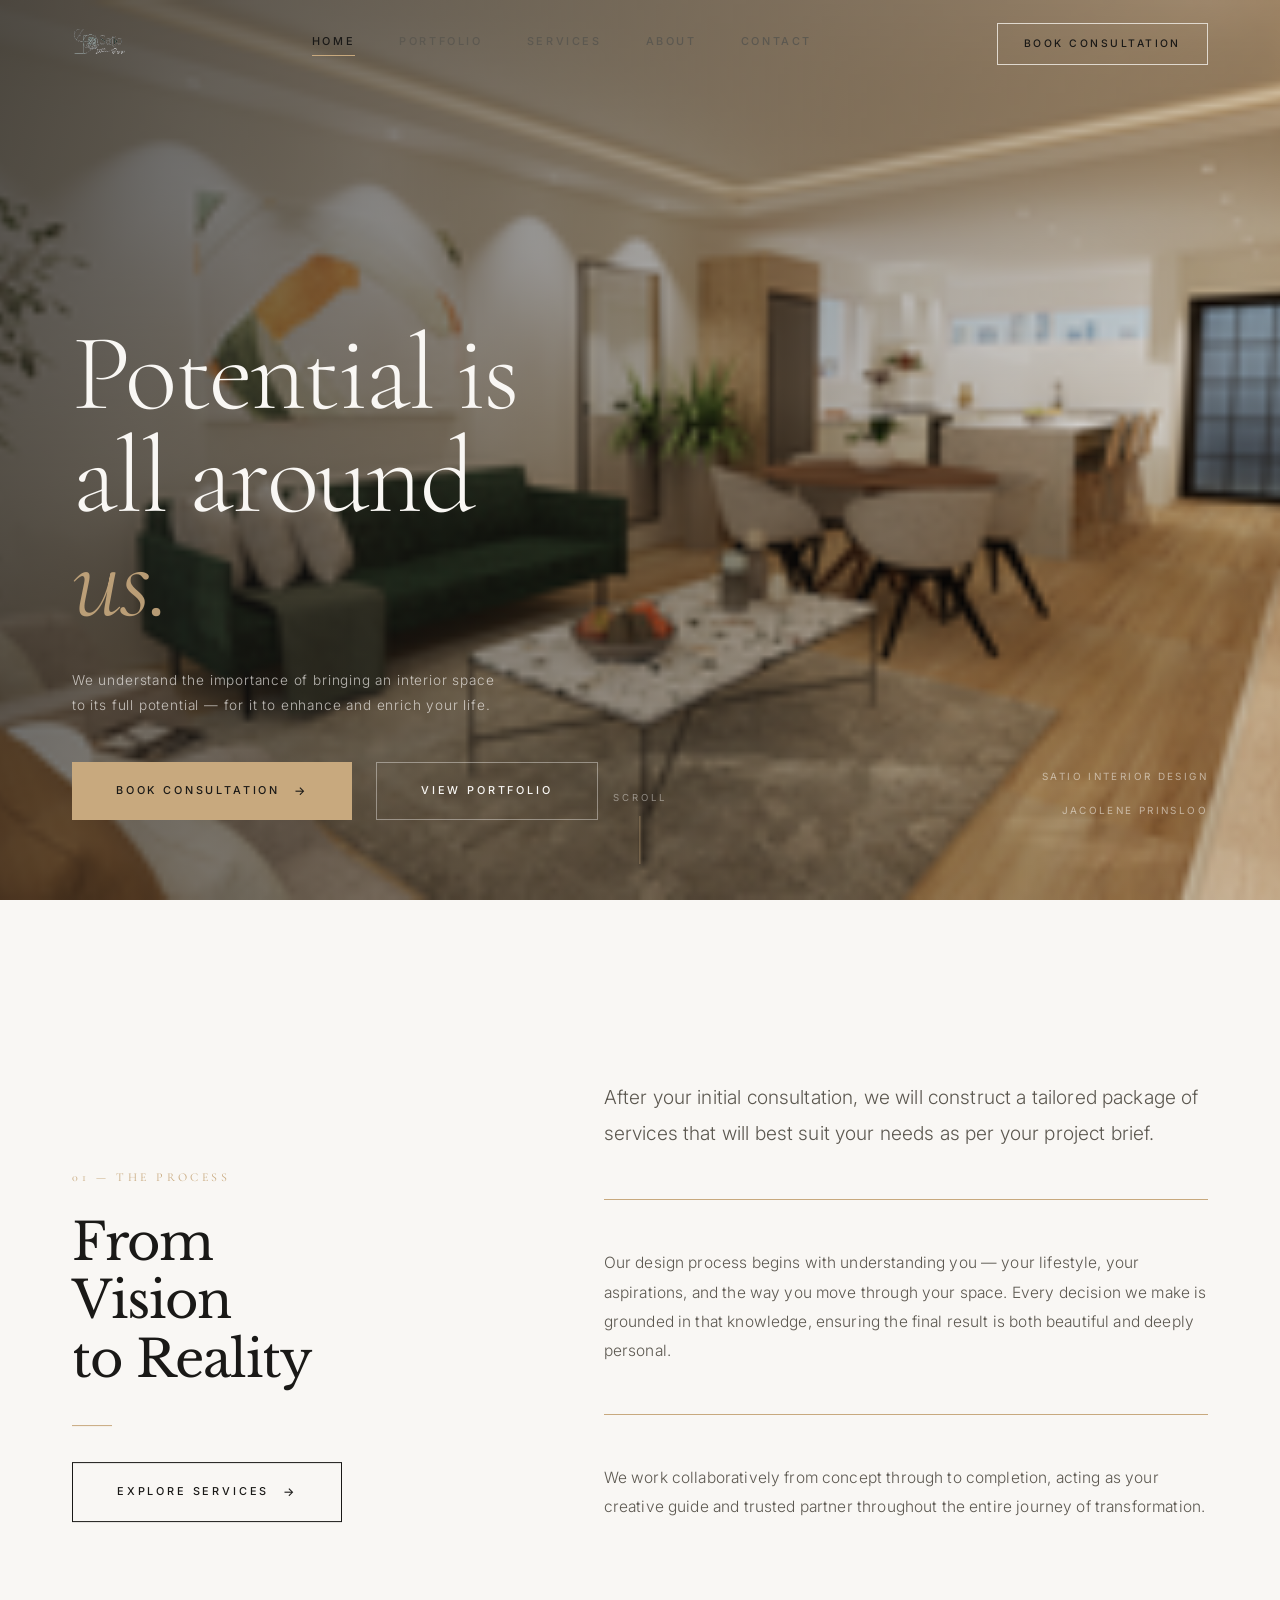
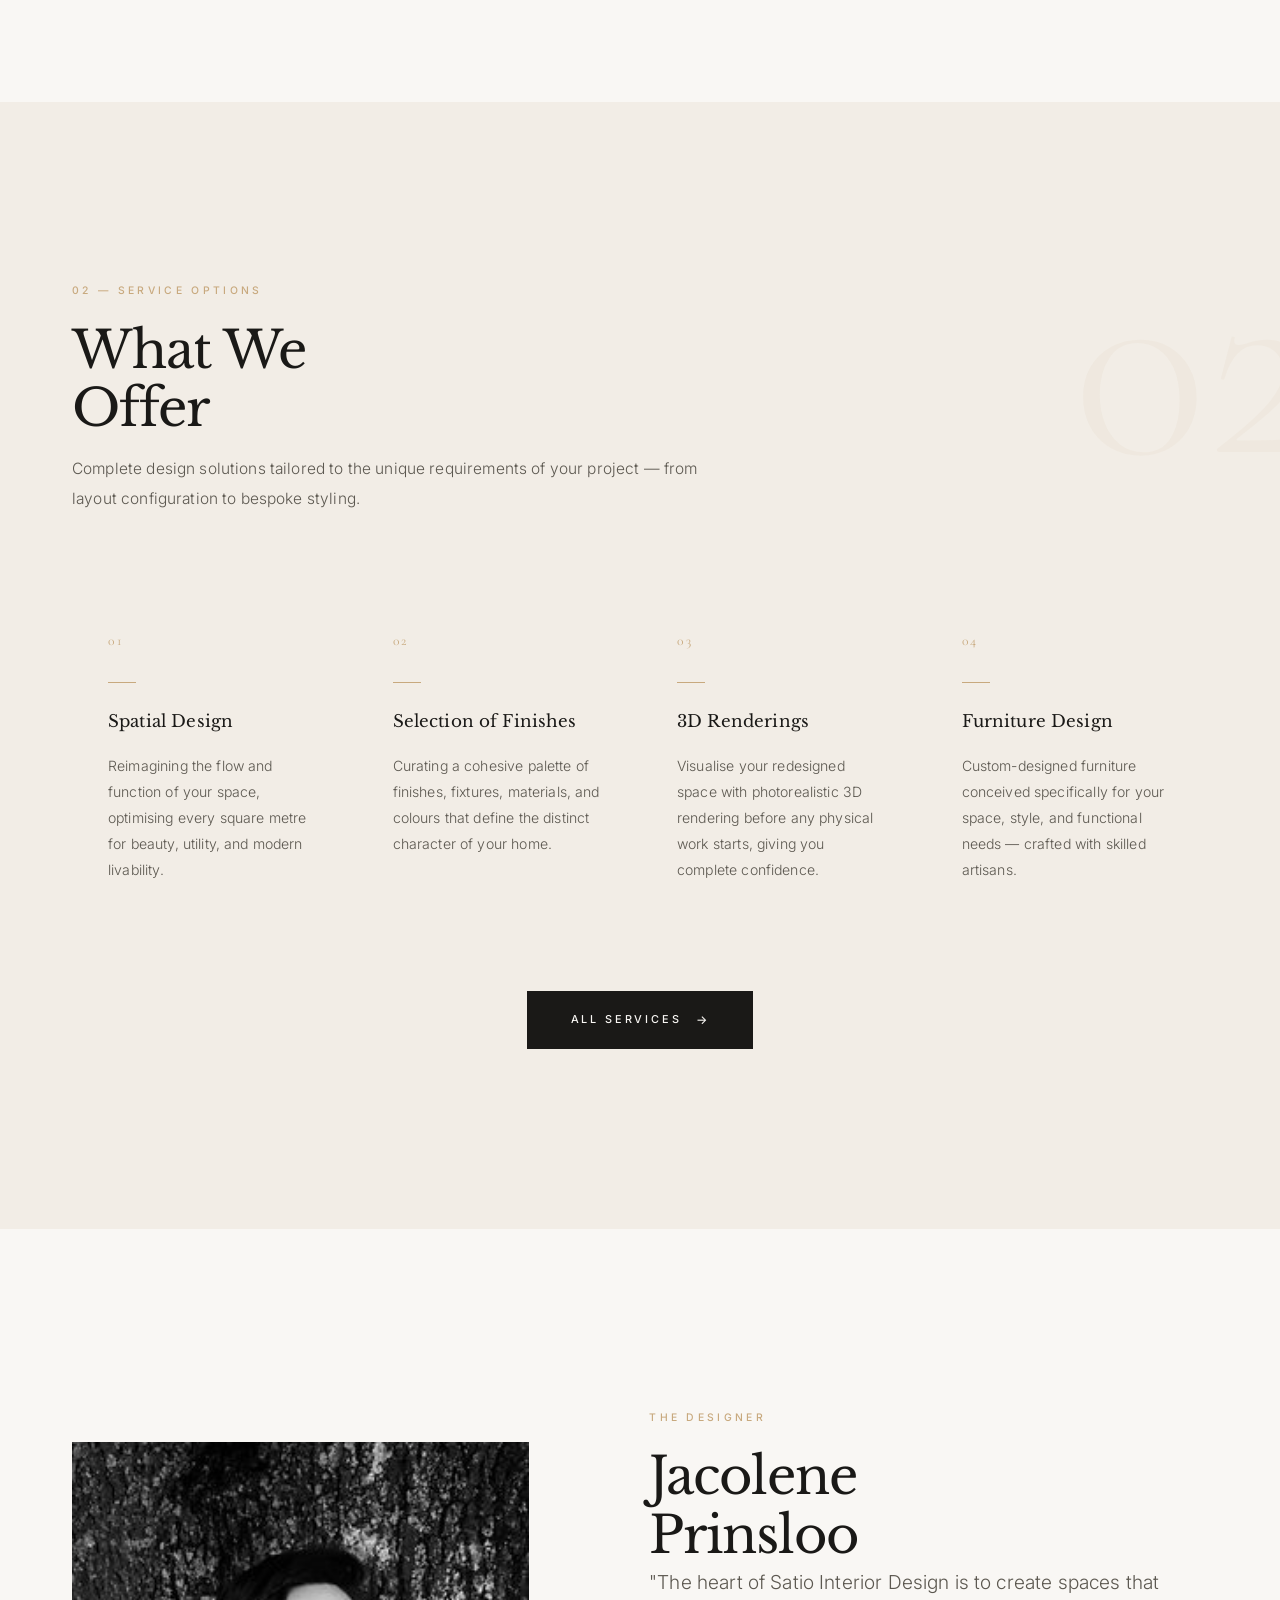
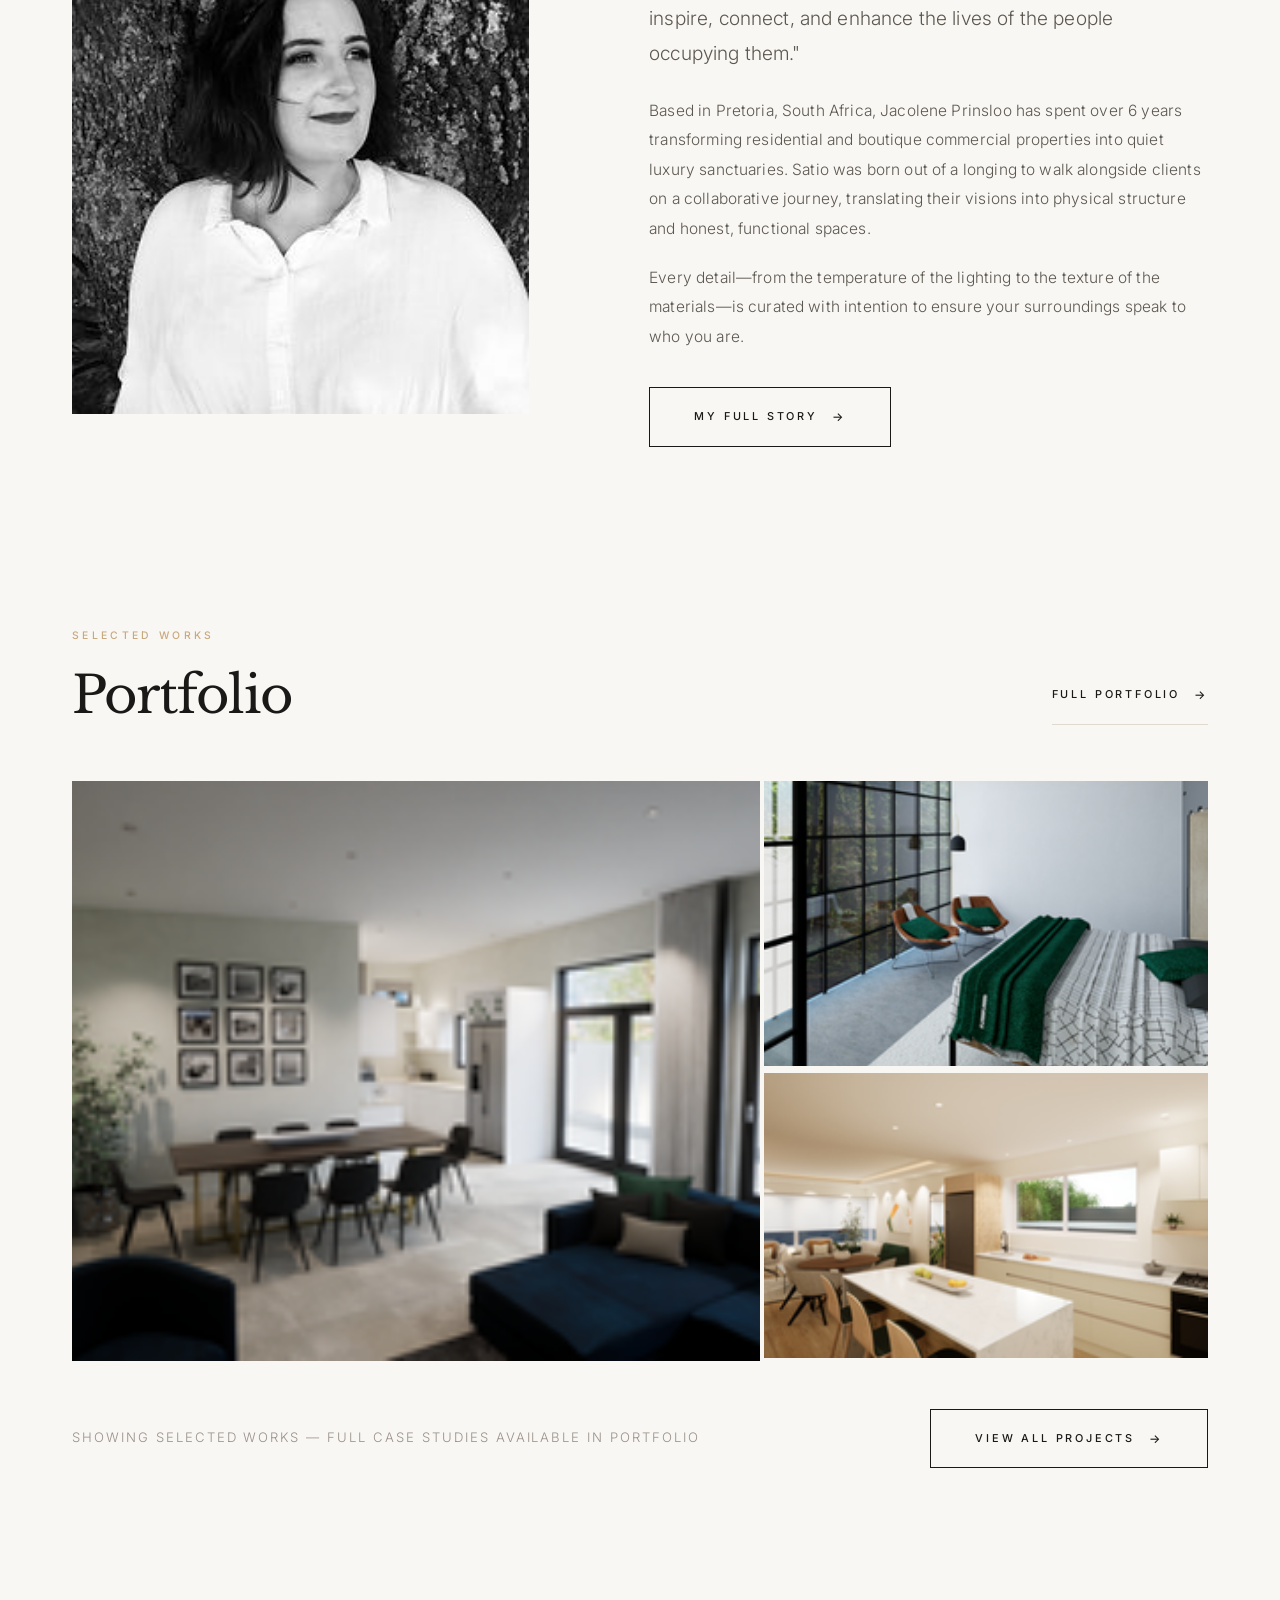
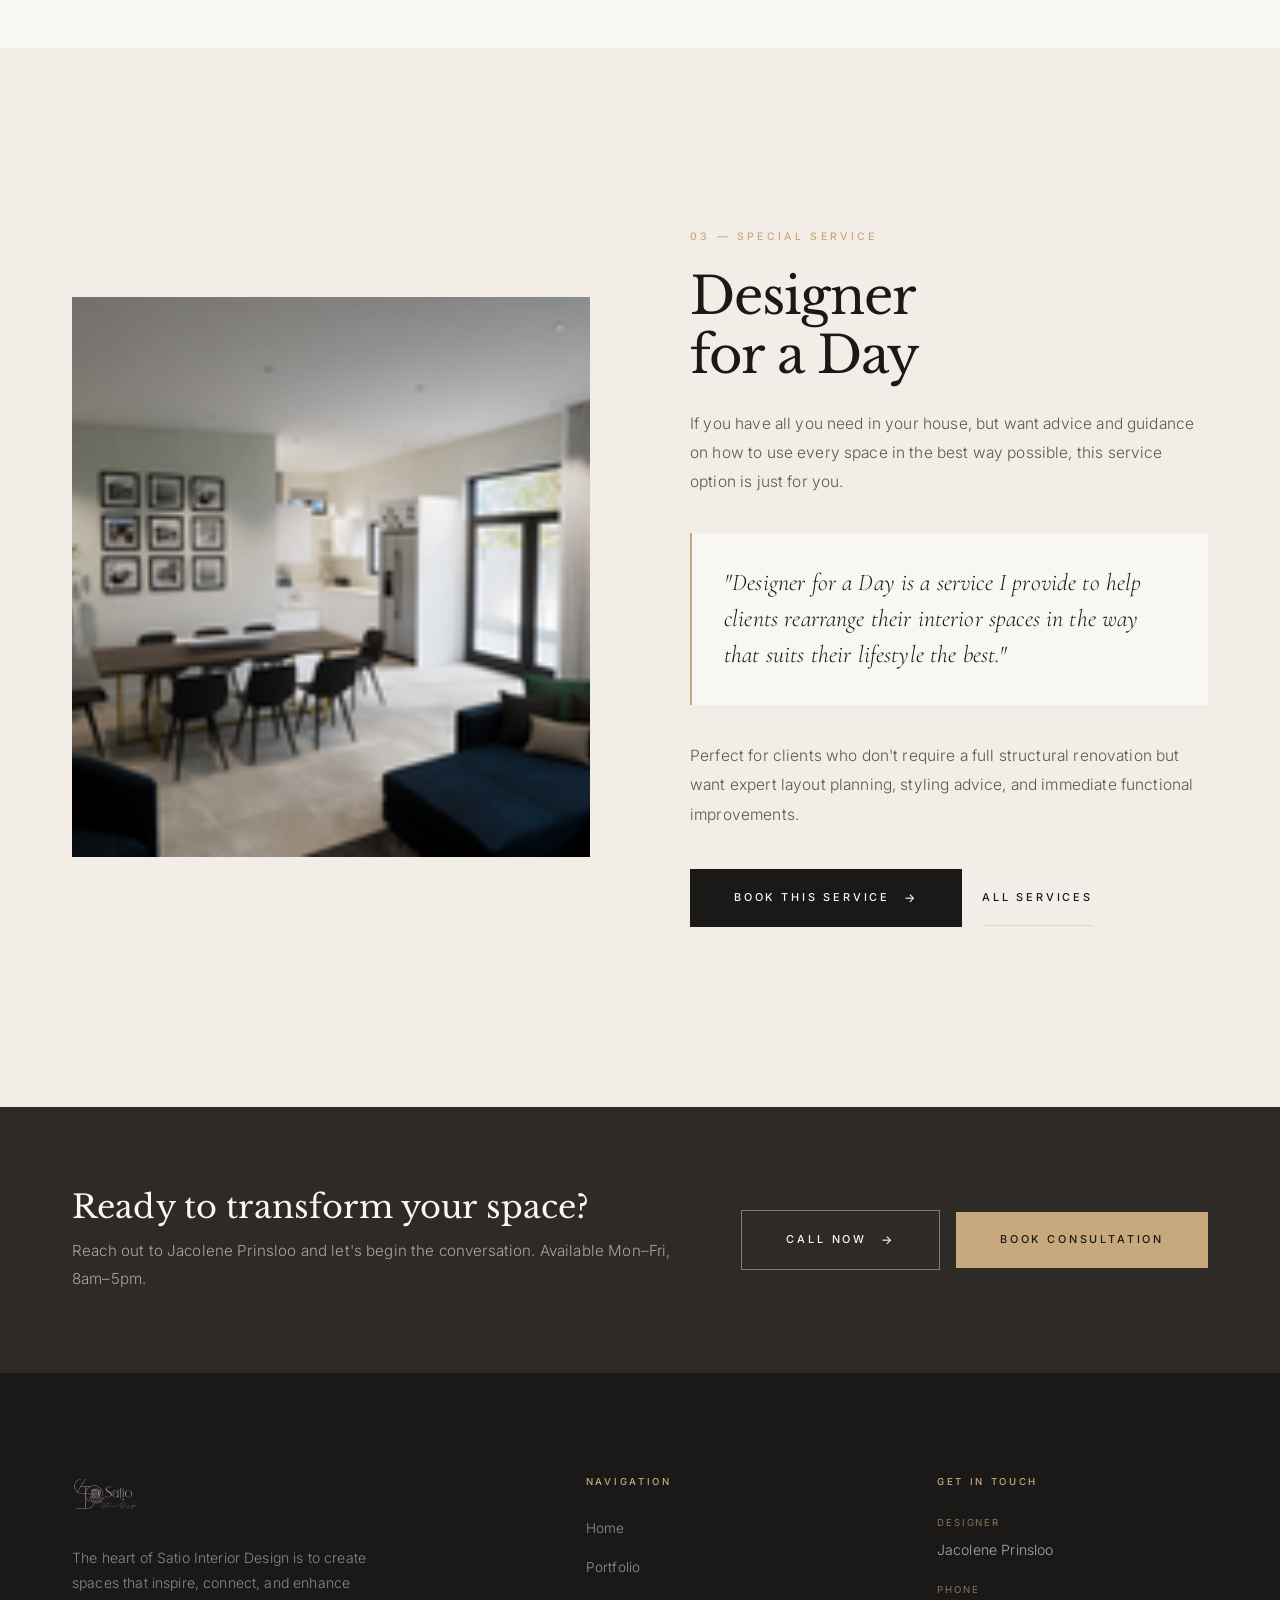
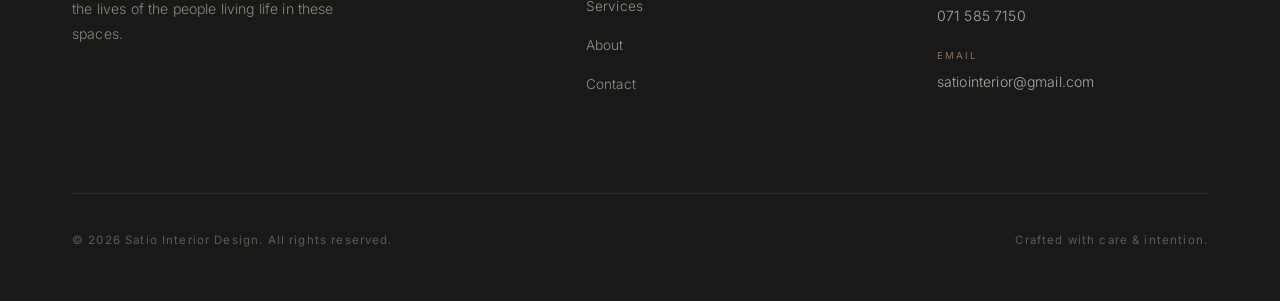
==== index.html @ f2e937e3 "Initial commit - Satio luxury linen redesign & storytelling portfolio" ====
<!DOCTYPE html>
<html lang="en">
<head>
  <meta charset="UTF-8">
  <meta name="viewport" content="width=device-width, initial-scale=1.0">
  <title>Satio Interior Design | Crafting Spaces That Inspire</title>
  <meta name="description" content="Satio Interior Design creates spaces that inspire, connect and enhance the lives of the people occupying them. Book a consultation with Jacolene Prinsloo.">
  <link rel="stylesheet" href="styles.css">
</head>
<body>

  <!-- Scroll progress -->
  <div id="scroll-progress-bar"></div>

  <!-- Custom cursor -->
  <div class="custom-cursor" id="customCursor"></div>
  <div class="custom-cursor-ring" id="customCursorRing"></div>

  <!-- HEADER -->
  <header class="site-header" id="siteHeader">
    <div class="container">
      <div class="header-inner">
        <a href="index.html" class="logo-link">
          <img src="images/Logo.avif" alt="Satio Interior Design" class="header-logo-img">
        </a>
        <nav class="nav-links">
          <a href="index.html" class="active">Home</a>
          <a href="portfolio.html">Portfolio</a>
          <a href="services.html">Services</a>
          <a href="about.html">About</a>
          <a href="contact.html">Contact</a>
        </nav>
        <a href="contact.html" class="nav-cta">Book Consultation</a>
        <div class="hamburger" id="hamburger" aria-label="Toggle menu" role="button" tabindex="0">
          <span></span><span></span><span></span>
        </div>
      </div>
    </div>
  </header>

  <!-- MOBILE NAV -->
  <div class="mobile-nav" id="mobileNav" role="navigation">
    <a href="index.html" class="active">Home</a>
    <a href="portfolio.html">Portfolio</a>
    <a href="services.html">Services</a>
    <a href="about.html">About</a>
    <a href="contact.html">Contact</a>
    <span class="mobile-contact">071 585 7150</span>
  </div>

  <!-- ===== HERO ===== -->
  <section class="hero" id="hero">
    <div class="hero-bg">
      <img src="siteimages/81659e_14fd177496a54fa495532625bf67c410~mv2.png" alt="Satio Interior Design – Premium Living Space" id="heroImg">
    </div>
    <div class="hero-overlay"></div>

    <div class="hero-content">
      <div class="container">
        <h1 class="hero-title">
          Potential is<br>
          all around<br>
          <em>us.</em>
        </h1>
        <p class="hero-sub">We understand the importance of bringing an interior space to its full potential — for it to enhance and enrich your life.</p>
        <div class="hero-actions">
          <a href="contact.html" class="btn btn-gold btn-arrow">Book Consultation</a>
          <a href="portfolio.html" class="btn btn-outline-light">View Portfolio</a>
        </div>
      </div>
    </div>

    <div class="hero-meta">
      <span class="hero-meta-item">Satio Interior Design</span>
      <span class="hero-meta-item">Jacolene Prinsloo</span>
    </div>

    <div class="hero-scroll" id="heroScroll" aria-label="Scroll down">
      <span class="hero-scroll-label">Scroll</span>
      <div class="hero-scroll-line"></div>
    </div>
  </section>

  <!-- ===== 01 THE PROCESS ===== -->
  <section class="section intro-section" id="intro">
    <div class="container">
      <div class="intro-grid">
        <div class="intro-sticky fade-up">
          <span class="intro-num">01 — The Process</span>
          <h2 class="title--lg">From<br>Vision<br>to Reality</h2>
          <div class="intro-divider"></div>
          <a href="services.html" class="btn btn-outline btn-arrow">Explore Services</a>
        </div>
        <div class="fade-up">
          <p class="lead" style="margin-bottom:32px;">After your initial consultation, we will construct a tailored package of services that will best suit your needs as per your project brief.</p>
          <div class="reveal-line"></div>
          <p class="body">Our design process begins with understanding you — your lifestyle, your aspirations, and the way you move through your space. Every decision we make is grounded in that knowledge, ensuring the final result is both beautiful and deeply personal.</p>
          <div class="reveal-line"></div>
          <p class="body">We work collaboratively from concept through to completion, acting as your creative guide and trusted partner throughout the entire journey of transformation.</p>
        </div>
      </div>
    </div>
  </section>

  <!-- ===== 02 SERVICE OPTIONS ===== -->
  <section class="section section--cream" id="services">
    <div class="container" style="position:relative;">
      <span class="bg-number" style="right:-40px; top:-60px;">02</span>

      <div style="max-width:640px; margin-bottom:72px;">
        <span class="eyebrow">02 — Service Options</span>
        <h2 class="title--lg">What We<br>Offer</h2>
        <p class="body" style="margin-top:16px;">Complete design solutions tailored to the unique requirements of your project — from layout configuration to bespoke styling.</p>
      </div>

      <div class="process-steps">
        <div class="process-step fade-up">
          <span class="step-num">01</span>
          <div class="step-line"></div>
          <div class="step-title">Spatial Design</div>
          <p class="step-desc">Reimagining the flow and function of your space, optimising every square metre for beauty, utility, and modern livability.</p>
        </div>
        <div class="process-step fade-up">
          <span class="step-num">02</span>
          <div class="step-line"></div>
          <div class="step-title">Selection of Finishes</div>
          <p class="step-desc">Curating a cohesive palette of finishes, fixtures, materials, and colours that define the distinct character of your home.</p>
        </div>
        <div class="process-step fade-up">
          <span class="step-num">03</span>
          <div class="step-line"></div>
          <div class="step-title">3D Renderings</div>
          <p class="step-desc">Visualise your redesigned space with photorealistic 3D rendering before any physical work starts, giving you complete confidence.</p>
        </div>
        <div class="process-step fade-up">
          <span class="step-num">04</span>
          <div class="step-line"></div>
          <div class="step-title">Furniture Design</div>
          <p class="step-desc">Custom-designed furniture conceived specifically for your space, style, and functional needs — crafted with skilled artisans.</p>
        </div>
      </div>

      <div style="margin-top:64px; text-align:center;">
        <a href="services.html" class="btn btn-primary btn-arrow">All Services</a>
      </div>
    </div>
  </section>

  <!-- ===== ABOUT THE DESIGNER ===== -->
  <section class="section section--about-home" id="about-designer" style="padding-bottom: 0;">
    <div class="container">
      <div class="split split--45-55 split-gap-lg" style="align-items: center;">
        <div class="about-designer-img fade-up">
          <div class="about-img-wrap" style="position: relative; z-index: 1;">
            <img src="siteimages/89422586-398a-474d-a6eb-31cfc88984e2.jpg.jpeg" alt="Jacolene Prinsloo — Founder & Lead Designer" style="width: 100%; height: auto; object-fit: cover; aspect-ratio: 4/5; display: block;">
            <div class="special-img-accent" style="position: absolute; bottom: -16px; left: -16px; width: 60%; height: 60%; border: 1px solid var(--gold); z-index: -1;"></div>
          </div>
        </div>
        <div class="about-designer-text fade-up">
          <span class="eyebrow">The Designer</span>
          <h2 class="title--lg">Jacolene<br>Prinsloo</h2>
          <p class="lead" style="margin-bottom: 24px;">"The heart of Satio Interior Design is to create spaces that inspire, connect, and enhance the lives of the people occupying them."</p>
          <p class="body" style="margin-bottom: 20px;">Based in Pretoria, South Africa, Jacolene Prinsloo has spent over 6 years transforming residential and boutique commercial properties into quiet luxury sanctuaries. Satio was born out of a longing to walk alongside clients on a collaborative journey, translating their visions into physical structure and honest, functional spaces.</p>
          <p class="body" style="margin-bottom: 36px;">Every detail—from the temperature of the lighting to the texture of the materials—is curated with intention to ensure your surroundings speak to who you are.</p>
          <a href="about.html" class="btn btn-outline btn-arrow">My Full Story</a>
        </div>
      </div>
    </div>
  </section>

  <!-- ===== GALLERY PREVIEW ===== -->
  <section class="section" id="gallery">
    <div class="container">
      <div class="gallery-header">
        <div>
          <span class="eyebrow">Selected Works</span>
          <h2 class="title--lg">Portfolio</h2>
        </div>
        <a href="portfolio.html" class="btn btn-ghost btn-arrow">Full Portfolio</a>
      </div>

      <div class="gallery-grid">
        <div class="gallery-item gallery-item--main fade-in">
          <img src="siteimages/81659e_7345383335fb4f48b4f40f58eb7f7d25~mv2.png" alt="Living Room Design by Satio">
          <div class="gallery-item-overlay">
            <span class="gallery-item-label">Living Spaces</span>
          </div>
        </div>
        <div class="gallery-grid-side">
          <div class="gallery-item gallery-item--sm fade-in" style="transition-delay:0.1s;">
            <img src="siteimages/81659e_9767f9f57e1545648e2b9f6dea318b7c~mv2.png" alt="Bedroom Design by Satio">
            <div class="gallery-item-overlay">
              <span class="gallery-item-label">Bedroom Retreat</span>
            </div>
          </div>
          <div class="gallery-item gallery-item--sm fade-in" style="transition-delay:0.2s;">
            <img src="siteimages/81659e_f72c7374c42c44709b3de466895832c9~mv2.png" alt="Kitchen Design by Satio">
            <div class="gallery-item-overlay">
              <span class="gallery-item-label">Kitchen &amp; Dining</span>
            </div>
          </div>
        </div>
      </div>

      <div class="gallery-footer">
        <p class="caption">Showing selected works — full case studies available in portfolio</p>
        <a href="portfolio.html" class="btn btn-outline btn-arrow">View All Projects</a>
      </div>
    </div>
  </section>

  <!-- ===== DESIGNER FOR A DAY ===== -->
  <section class="section special-section" id="special">
    <div class="container">
      <div class="special-grid">
        <div class="special-img-wrap fade-up">
          <img src="siteimages/81659e_7345383335fb4f48b4f40f58eb7f7d25~mv2.png" alt="Living Room Styling — Designer for a Day service">
          <div class="special-img-accent"></div>
        </div>
        <div class="fade-up">
          <span class="eyebrow">03 — Special Service</span>
          <h2 class="title--lg">Designer<br>for a Day</h2>
          <p class="body" style="margin:24px 0;">If you have all you need in your house, but want advice and guidance on how to use every space in the best way possible, this service option is just for you.</p>
          <div class="special-highlight">
            <p>"Designer for a Day is a service I provide to help clients rearrange their interior spaces in the way that suits their lifestyle the best."</p>
          </div>
          <p class="body" style="margin-top:28px;">Perfect for clients who don't require a full structural renovation but want expert layout planning, styling advice, and immediate functional improvements.</p>
          <div style="margin-top:40px; display:flex; gap:20px; flex-wrap:wrap; align-items:center;">
            <a href="mailto:satiointerior@gmail.com?subject=Designer for a day." class="btn btn-primary btn-arrow">Book This Service</a>
            <a href="services.html" class="btn btn-ghost">All Services</a>
          </div>
        </div>
      </div>
    </div>
  </section>

  <!-- ===== CONNECT STRIP ===== -->
  <div class="connect-strip">
    <div class="container">
      <div class="connect-strip-inner">
        <div class="connect-strip-text">
          <h3 class="title--sm" style="color:var(--ivory);">Ready to transform your space?</h3>
          <p class="lead" style="color:rgba(249,247,244,0.6); font-size:0.95rem; margin-top:8px;">Reach out to Jacolene Prinsloo and let's begin the conversation. Available Mon–Fri, 8am–5pm.</p>
        </div>
        <div class="connect-strip-actions">
          <a href="tel:0715857150" class="btn btn-outline-light btn-arrow">Call Now</a>
          <a href="contact.html" class="btn btn-gold">Book Consultation</a>
        </div>
      </div>
    </div>
  </div>

  <!-- FOOTER -->
  <footer class="site-footer">
    <div class="container">
      <div class="footer-top">
        <div class="footer-brand">
          <img src="images/Logo.avif" alt="Satio Interior Design" class="footer-logo-img">
          <p>The heart of Satio Interior Design is to create spaces that inspire, connect, and enhance the lives of the people living life in these spaces.</p>
        </div>
        <div>
          <div class="footer-col-title">Navigation</div>
          <ul class="footer-links">
            <li><a href="index.html">Home</a></li>
            <li><a href="portfolio.html">Portfolio</a></li>
            <li><a href="services.html">Services</a></li>
            <li><a href="about.html">About</a></li>
            <li><a href="contact.html">Contact</a></li>
          </ul>
        </div>
        <div>
          <div class="footer-col-title">Get in Touch</div>
          <div class="footer-contact-item">
            <span class="footer-contact-label">Designer</span>
            <span class="footer-contact-value">Jacolene Prinsloo</span>
          </div>
          <div class="footer-contact-item">
            <span class="footer-contact-label">Phone</span>
            <span class="footer-contact-value"><a href="tel:0715857150">071 585 7150</a></span>
          </div>
          <div class="footer-contact-item">
            <span class="footer-contact-label">Email</span>
            <span class="footer-contact-value"><a href="mailto:satiointerior@gmail.com">satiointerior@gmail.com</a></span>
          </div>
        </div>
      </div>
      <div class="footer-bottom">
        <p>&copy; 2026 Satio Interior Design. All rights reserved.</p>
        <p>Crafted with care &amp; intention.</p>
      </div>
    </div>
  </footer>

  <script src="main.js"></script>
</body>
</html>
---- styles.css ----
/* ==========================================================================
   SATIO INTERIOR DESIGN — ARCHITECTURAL EDITORIAL STYLESHEET
   ========================================================================== */

@import url('https://fonts.googleapis.com/css2?family=Cormorant+Garamond:ital,wght@0,300;0,400;0,500;0,600;1,300;1,400;1,500&family=Libre+Baskerville:ital,wght@0,400;0,700;1,400&family=Inter:wght@200;300;400;500;600&display=swap');

/* ==========================================================================
   DESIGN TOKENS
   ========================================================================== */
:root {
  /* Palette */
  --ivory:       #f9f7f4;
  --cream:       #f2ede6;
  --charcoal:    #1a1917;
  --charcoal-lt: #2e2b27;
  --gold:        #c8a97e;
  --gold-dk:     #8a7560;
  --warm-grey:   #5c5850;
  --muted:       #9a9189;
  --border:      #e0d9cf;
  --border-lt:   #eae5de;
  --white:       #ffffff;

  /* Typography */
  --display:  'Cormorant Garamond', Georgia, serif;
  --heading:  'Libre Baskerville', Georgia, serif;
  --body:     'Inter', system-ui, sans-serif;

  /* Spacing */
  --nav-h:    88px;
  --section:  180px;
  --section-sm: 100px;

  /* Easing */
  --ease:     cubic-bezier(0.16, 1, 0.3, 1);
  --ease-out: cubic-bezier(0.0, 0.0, 0.2, 1);
  --t-fast:   0.25s cubic-bezier(0.16, 1, 0.3, 1);
  --t-med:    0.55s cubic-bezier(0.16, 1, 0.3, 1);
  --t-slow:   1.1s  cubic-bezier(0.16, 1, 0.3, 1);
}

/* ==========================================================================
   RESET & BASE
   ========================================================================== */
*, *::before, *::after { box-sizing: border-box; margin: 0; padding: 0; }
html { scroll-behavior: smooth; -webkit-text-size-adjust: 100%; }

body {
  font-family: var(--body);
  background: var(--ivory);
  color: var(--charcoal);
  font-size: 15px;
  line-height: 1.8;
  letter-spacing: 0.01em;
  overflow-x: hidden;
  -webkit-font-smoothing: antialiased;
}

img { max-width: 100%; height: auto; display: block; }
a { text-decoration: none; color: inherit; transition: var(--t-fast); }
ul { list-style: none; }
button, input, select, textarea { font-family: inherit; }

/* Custom scrollbar */
::-webkit-scrollbar { width: 5px; }
::-webkit-scrollbar-track { background: var(--ivory); }
::-webkit-scrollbar-thumb { background: var(--border); border-radius: 3px; }
::-webkit-scrollbar-thumb:hover { background: var(--gold); }

/* Scroll progress */
#scroll-progress-bar {
  position: fixed; top: 0; left: 0; height: 2px;
  background: var(--gold); z-index: 99999;
  width: 0%; transition: width 0.1s linear;
  pointer-events: none;
}

/* ==========================================================================
   LAYOUT UTILITIES
   ========================================================================== */
.container {
  width: 100%; max-width: 1420px;
  margin: 0 auto; padding: 0 72px;
}
.container--narrow { max-width: 1020px; }
.container--wide   { max-width: 1600px; }

.section     { padding: var(--section) 0; }
.section--sm { padding: var(--section-sm) 0; }
.section--dark { background: var(--charcoal-lt); color: var(--ivory); }
.section--cream { background: var(--cream); }

.text-center { text-align: center; }
.flex { display: flex; align-items: center; }
.flex-between { display: flex; align-items: center; justify-content: space-between; }

/* Asymmetric splits */
.split { display: grid; align-items: start; gap: 0; }
.split--60-40  { grid-template-columns: 60fr 40fr; }
.split--40-60  { grid-template-columns: 40fr 60fr; }
.split--55-45  { grid-template-columns: 55fr 45fr; }
.split--45-55  { grid-template-columns: 45fr 55fr; }
.split--30-70  { grid-template-columns: 30fr 70fr; }

.split-gap-md  { gap: 80px; }
.split-gap-lg  { gap: 120px; }
.split-gap-xl  { gap: 160px; }

/* ==========================================================================
   TYPOGRAPHY
   ========================================================================== */
h1, h2, h3, h4, h5, h6 {
  font-family: var(--heading);
  font-weight: 400;
  line-height: 1.2;
  color: var(--charcoal);
}

/* Display — Cormorant only for hero/pull-quotes */
.display {
  font-family: var(--display);
  font-size: clamp(4rem, 9vw, 10rem);
  font-weight: 300;
  line-height: 0.95;
  letter-spacing: -0.02em;
}
.display--md {
  font-family: var(--display);
  font-size: clamp(3rem, 5.5vw, 6rem);
  font-weight: 300;
  line-height: 1.05;
  letter-spacing: -0.015em;
}
.display--sm {
  font-family: var(--display);
  font-size: clamp(2rem, 3.5vw, 3.5rem);
  font-weight: 400;
  line-height: 1.15;
}

/* Section titles — Libre Baskerville */
.title {
  font-family: var(--heading);
  font-size: clamp(2rem, 3.5vw, 3.2rem);
  font-weight: 400;
  line-height: 1.2;
  letter-spacing: -0.01em;
  margin-bottom: 28px;
}
.title--lg {
  font-family: var(--heading);
  font-size: clamp(2.5rem, 4vw, 4rem);
  font-weight: 400;
  line-height: 1.15;
  letter-spacing: -0.02em;
}
.title--sm {
  font-family: var(--heading);
  font-size: clamp(1.5rem, 2.5vw, 2.2rem);
  font-weight: 400;
  line-height: 1.25;
}

/* Section eyebrow label */
.eyebrow {
  font-family: var(--body);
  font-size: 0.65rem;
  font-weight: 500;
  letter-spacing: 0.32em;
  text-transform: uppercase;
  color: var(--gold);
  display: block;
  margin-bottom: 20px;
}
.eyebrow--light { color: rgba(200, 169, 126, 0.8); }

.lead {
  font-size: 1.2rem;
  color: var(--warm-grey);
  font-weight: 300;
  line-height: 1.85;
}
.body {
  font-size: 0.97rem;
  color: var(--warm-grey);
  line-height: 1.9;
  font-weight: 300;
}
.caption {
  font-size: 0.72rem;
  letter-spacing: 0.15em;
  text-transform: uppercase;
  color: var(--muted);
  font-weight: 400;
}

/* Pull quote */
.pullquote {
  font-family: var(--display);
  font-size: clamp(1.8rem, 3vw, 3rem);
  font-weight: 300;
  font-style: italic;
  line-height: 1.4;
  color: var(--charcoal);
  border-left: 2px solid var(--gold);
  padding-left: 40px;
}
.pullquote--light { color: var(--ivory); border-color: var(--gold); }

/* Gold rule */
.gold-rule {
  width: 60px; height: 1px;
  background: var(--gold);
  margin: 32px 0;
}
.gold-rule--full { width: 100%; }

/* Large background number */
.bg-number {
  font-family: var(--display);
  font-size: clamp(12rem, 22vw, 22rem);
  font-weight: 300;
  color: rgba(200, 169, 126, 0.07);
  line-height: 1;
  position: absolute;
  user-select: none;
  pointer-events: none;
  z-index: 0;
}

/* ==========================================================================
   BUTTONS
   ========================================================================== */
.btn {
  display: inline-flex;
  align-items: center;
  gap: 14px;
  font-family: var(--body);
  font-size: 0.68rem;
  font-weight: 500;
  letter-spacing: 0.26em;
  text-transform: uppercase;
  padding: 18px 44px;
  cursor: pointer;
  border: none;
  outline: none;
  background: none;
  transition: var(--t-med);
  position: relative;
  white-space: nowrap;
}

.btn-primary {
  background: var(--charcoal);
  color: var(--ivory);
}
.btn-primary:hover {
  background: var(--gold-dk);
  transform: translateY(-2px);
}

.btn-gold {
  background: var(--gold);
  color: var(--charcoal);
}
.btn-gold:hover {
  background: var(--gold-dk);
  color: var(--ivory);
  transform: translateY(-2px);
}

.btn-outline {
  border: 1px solid var(--charcoal);
  color: var(--charcoal);
}
.btn-outline:hover {
  background: var(--charcoal);
  color: var(--ivory);
  transform: translateY(-2px);
}

.btn-outline-light {
  border: 1px solid rgba(249, 247, 244, 0.4);
  color: var(--ivory);
}
.btn-outline-light:hover {
  background: var(--ivory);
  color: var(--charcoal);
  border-color: var(--ivory);
}

.btn-ghost {
  color: var(--charcoal);
  padding-left: 0;
  padding-right: 0;
  border-bottom: 1px solid var(--border);
  border-radius: 0;
}
.btn-ghost:hover {
  border-color: var(--gold);
  color: var(--gold-dk);
}

.btn-arrow::after {
  content: '→';
  font-size: 1.1em;
  transition: transform 0.3s var(--ease);
}
.btn-arrow:hover::after { transform: translateX(5px); }

/* ==========================================================================
   HEADER / NAV
   ========================================================================== */
.site-header {
  position: fixed;
  top: 0; left: 0; right: 0;
  height: var(--nav-h);
  z-index: 1000;
  display: flex;
  align-items: center;
  transition: background var(--t-med), height var(--t-med), box-shadow var(--t-med);
  background: transparent;
}
.site-header.scrolled {
  background: rgba(249, 247, 244, 0.96);
  backdrop-filter: blur(20px);
  -webkit-backdrop-filter: blur(20px);
  height: 72px;
  border-bottom: 1px solid var(--border-lt);
  box-shadow: 0 1px 20px rgba(0,0,0,0.04);
}
.site-header.header-dark {
  /* For pages whose hero is light/transparent */
}

.header-inner {
  display: flex;
  align-items: center;
  justify-content: space-between;
  width: 100%;
}

.logo-link { display: inline-block; line-height: 0; z-index: 1001; }
.header-logo-img {
  height: 40px; width: auto;
  object-fit: contain;
  transition: var(--t-med);
}
.site-header.scrolled .header-logo-img { height: 34px; }

.nav-links {
  display: flex;
  align-items: center;
  gap: 44px;
}
.nav-links a {
  font-family: var(--body);
  font-size: 0.68rem;
  font-weight: 500;
  letter-spacing: 0.24em;
  text-transform: uppercase;
  color: var(--warm-grey);
  position: relative;
  padding-bottom: 4px;
}
.nav-links a::after {
  content: '';
  position: absolute;
  bottom: 0; left: 0;
  width: 100%; height: 1px;
  background: var(--gold);
  transform: scaleX(0);
  transform-origin: right;
  transition: transform 0.4s var(--ease);
}
.nav-links a:hover { color: var(--charcoal); }
.nav-links a:hover::after,
.nav-links a.active::after { transform: scaleX(1); transform-origin: left; }
.nav-links a.active { color: var(--charcoal); }

.nav-cta {
  font-family: var(--body);
  font-size: 0.65rem;
  font-weight: 500;
  letter-spacing: 0.24em;
  text-transform: uppercase;
  color: var(--charcoal);
  border: 1px solid var(--border);
  padding: 11px 26px;
  transition: var(--t-fast);
}
.nav-cta:hover {
  background: var(--charcoal);
  color: var(--ivory);
  border-color: var(--charcoal);
}

/* Hamburger */
.hamburger {
  display: none;
  flex-direction: column;
  gap: 5px;
  cursor: pointer;
  z-index: 1001;
  padding: 8px;
}
.hamburger span {
  display: block; height: 1px;
  background: var(--charcoal);
  transition: var(--t-fast);
}
.hamburger span:nth-child(1) { width: 26px; }
.hamburger span:nth-child(2) { width: 20px; }
.hamburger span:nth-child(3) { width: 24px; }
.hamburger.open span:nth-child(1) { transform: translateY(6px) rotate(45deg); width: 24px; }
.hamburger.open span:nth-child(2) { opacity: 0; }
.hamburger.open span:nth-child(3) { transform: translateY(-6px) rotate(-45deg); width: 24px; }

/* Mobile nav */
.mobile-nav {
  display: none;
  position: fixed;
  inset: 0;
  background: var(--ivory);
  z-index: 999;
  flex-direction: column;
  align-items: center;
  justify-content: center;
  gap: 32px;
  opacity: 0;
  pointer-events: none;
  transition: opacity var(--t-med);
}
.mobile-nav.open {
  opacity: 1;
  pointer-events: all;
}
.mobile-nav a {
  font-family: var(--display);
  font-size: 3rem;
  font-weight: 300;
  color: var(--charcoal);
  letter-spacing: 0.04em;
}
.mobile-nav a:hover { color: var(--gold); }
.mobile-contact {
  font-size: 0.75rem;
  letter-spacing: 0.2em;
  text-transform: uppercase;
  color: var(--muted);
  margin-top: 16px;
}

/* ==========================================================================
   HERO — HOMEPAGE
   ========================================================================== */
.hero {
  position: relative;
  height: 100svh;
  min-height: 640px;
  overflow: hidden;
}
.hero-bg {
  position: absolute;
  inset: 0;
  z-index: 0;
}
.hero-bg img {
  width: 100%; height: 100%;
  object-fit: cover;
  object-position: center;
  transform: scale(1.06);
  transition: transform 8s ease-out;
}
.hero.loaded .hero-bg img { transform: scale(1); }

.hero-overlay {
  position: absolute;
  inset: 0;
  background: linear-gradient(
    105deg,
    rgba(26, 25, 23, 0.72) 0%,
    rgba(26, 25, 23, 0.35) 55%,
    rgba(26, 25, 23, 0.05) 100%
  );
  z-index: 1;
}
.hero-content {
  position: absolute;
  bottom: 0; left: 0; right: 0;
  z-index: 2;
  padding-bottom: 80px;
}
.hero-title {
  font-family: var(--display);
  font-size: clamp(3.5rem, 8.5vw, 9.5rem);
  font-weight: 300;
  line-height: 0.95;
  letter-spacing: -0.025em;
  color: var(--ivory);
  max-width: 900px;
  margin-bottom: 36px;
}
.hero-title em {
  font-style: italic;
  color: rgba(200, 169, 126, 0.9);
}
.hero-sub {
  font-size: 0.85rem;
  color: rgba(249, 247, 244, 0.7);
  font-weight: 300;
  letter-spacing: 0.06em;
  max-width: 440px;
  line-height: 1.85;
  margin-bottom: 44px;
}
.hero-actions {
  display: flex;
  align-items: center;
  gap: 24px;
  flex-wrap: wrap;
}

.hero-meta {
  position: absolute;
  right: 72px;
  bottom: 80px;
  z-index: 2;
  display: flex;
  flex-direction: column;
  align-items: flex-end;
  gap: 16px;
}
.hero-meta-item {
  font-size: 0.62rem;
  letter-spacing: 0.24em;
  text-transform: uppercase;
  color: rgba(249, 247, 244, 0.55);
}

/* Scroll indicator */
.hero-scroll {
  position: absolute;
  bottom: 36px;
  left: 50%;
  transform: translateX(-50%);
  z-index: 2;
  display: flex;
  flex-direction: column;
  align-items: center;
  gap: 10px;
  cursor: pointer;
}
.hero-scroll-label {
  font-size: 0.6rem;
  letter-spacing: 0.3em;
  text-transform: uppercase;
  color: rgba(249, 247, 244, 0.45);
}
.hero-scroll-line {
  width: 1px;
  height: 48px;
  background: rgba(200, 169, 126, 0.5);
  position: relative;
  overflow: hidden;
}
.hero-scroll-line::after {
  content: '';
  position: absolute;
  top: -100%; left: 0;
  width: 100%; height: 100%;
  background: var(--gold);
  animation: scrollDrop 1.8s infinite var(--ease);
}
@keyframes scrollDrop {
  0%   { top: -100%; }
  100% { top: 100%; }
}

/* ==========================================================================
   PAGE HERO (sub-pages)
   ========================================================================== */
.page-hero {
  position: relative;
  height: 70vh;
  min-height: 520px;
  overflow: hidden;
  display: flex;
  align-items: flex-end;
}
.page-hero-bg {
  position: absolute;
  inset: 0;
  z-index: 0;
}
.page-hero-bg img {
  width: 100%; height: 100%;
  object-fit: cover;
  object-position: center;
}
.page-hero-overlay {
  position: absolute;
  inset: 0;
  background: linear-gradient(
    to top,
    rgba(26,25,23,0.85) 0%,
    rgba(26,25,23,0.4) 50%,
    rgba(26,25,23,0.15) 100%
  );
  z-index: 1;
}
.page-hero-content {
  position: relative;
  z-index: 2;
  width: 100%;
  padding-bottom: 72px;
}
.page-hero-content .eyebrow { color: var(--gold); }
.page-hero-content h1 {
  font-family: var(--display);
  font-size: clamp(3.5rem, 7vw, 7.5rem);
  font-weight: 300;
  color: var(--ivory);
  line-height: 0.95;
  letter-spacing: -0.02em;
}

/* ==========================================================================
   INTRO / EDITORIAL SECTION
   ========================================================================== */
.intro-section { position: relative; overflow: hidden; }
.intro-num {
  font-family: var(--display);
  font-size: 0.75rem;
  letter-spacing: 0.3em;
  color: var(--gold);
  text-transform: uppercase;
  display: block;
  margin-bottom: 24px;
}
.intro-grid {
  display: grid;
  grid-template-columns: 1fr 1.4fr;
  gap: 100px;
  align-items: start;
}
.intro-sticky { position: sticky; top: 120px; }
.intro-divider {
  width: 40px; height: 1px;
  background: var(--gold);
  margin: 36px 0;
}

/* ==========================================================================
   SERVICE ROW LIST
   ========================================================================== */
.service-rows { margin-top: 80px; }
.service-row {
  display: grid;
  grid-template-columns: 80px 1fr auto;
  align-items: start;
  gap: 40px;
  padding: 44px 0;
  border-top: 1px solid var(--border-lt);
  cursor: default;
  transition: var(--t-fast);
  position: relative;
}
.service-row:last-child { border-bottom: 1px solid var(--border-lt); }
.service-row:hover { background: var(--cream); }
.service-row:hover .service-row-num { color: var(--charcoal); }
.service-row-num {
  font-family: var(--display);
  font-size: 1.1rem;
  font-weight: 400;
  color: var(--muted);
  letter-spacing: 0.1em;
  padding-top: 4px;
  transition: var(--t-fast);
}
.service-row-body {}
.service-row-name {
  font-family: var(--heading);
  font-size: 1.5rem;
  font-weight: 400;
  color: var(--charcoal);
  margin-bottom: 14px;
}
.service-row-desc {
  font-size: 0.9rem;
  color: var(--warm-grey);
  line-height: 1.85;
  font-weight: 300;
  max-width: 580px;
}
.service-row-tags {
  display: flex;
  flex-wrap: wrap;
  gap: 8px;
  margin-top: 20px;
}
.service-tag {
  font-size: 0.62rem;
  letter-spacing: 0.18em;
  text-transform: uppercase;
  color: var(--warm-grey);
  border: 1px solid var(--border);
  padding: 5px 14px;
  font-weight: 400;
}
.service-row-rate {
  text-align: right;
  padding-top: 4px;
  white-space: nowrap;
}
.service-rate-label {
  font-size: 0.6rem;
  letter-spacing: 0.22em;
  text-transform: uppercase;
  color: var(--gold);
  display: block;
  margin-bottom: 4px;
}
.service-rate-value {
  font-family: var(--display);
  font-size: 1.6rem;
  font-weight: 400;
  color: var(--charcoal);
}

/* Process steps grid */
.process-steps {
  display: grid;
  grid-template-columns: repeat(4, 1fr);
  gap: 2px;
  margin-top: 72px;
}
.process-step {
  padding: 44px 36px;
  background: var(--cream);
  position: relative;
}
.step-num {
  font-family: var(--display);
  font-size: 0.85rem;
  letter-spacing: 0.2em;
  color: var(--gold);
  margin-bottom: 28px;
  display: block;
}
.step-title {
  font-family: var(--heading);
  font-size: 1.05rem;
  font-weight: 400;
  color: var(--charcoal);
  margin-bottom: 16px;
}
.step-desc {
  font-size: 0.88rem;
  color: var(--warm-grey);
  line-height: 1.85;
  font-weight: 300;
}
.step-line {
  width: 28px; height: 1px;
  background: var(--gold);
  margin-bottom: 24px;
}

/* ==========================================================================
   GALLERY
   ========================================================================== */
.gallery-header {
  display: flex;
  align-items: flex-end;
  justify-content: space-between;
  margin-bottom: 56px;
}
.gallery-grid {
  display: grid;
  grid-template-columns: 1.55fr 1fr;
  grid-template-rows: auto auto;
  gap: 4px;
}
.gallery-grid-side { display: grid; gap: 4px; }
.gallery-item {
  position: relative;
  overflow: hidden;
  background: var(--cream);
}
.gallery-item img {
  width: 100%; height: 100%;
  object-fit: cover;
  transition: transform 0.9s var(--ease);
}
.gallery-item:hover img { transform: scale(1.04); }
.gallery-item-overlay {
  position: absolute;
  inset: 0;
  background: linear-gradient(to top, rgba(26,25,23,0.55) 0%, transparent 50%);
  opacity: 0;
  transition: opacity var(--t-med);
  display: flex;
  align-items: flex-end;
  padding: 24px;
}
.gallery-item:hover .gallery-item-overlay { opacity: 1; }
.gallery-item-label {
  font-size: 0.65rem;
  letter-spacing: 0.22em;
  text-transform: uppercase;
  color: var(--ivory);
  font-weight: 400;
}

/* Main gallery item height */
.gallery-item--main { height: 580px; }
.gallery-item--sm   { height: 285px; }
.gallery-item--md   { height: 380px; }

.gallery-footer {
  display: flex;
  align-items: center;
  justify-content: space-between;
  margin-top: 44px;
}
.gallery-footer p {
  font-size: 0.82rem;
  color: var(--muted);
  font-weight: 300;
}

/* ==========================================================================
   SPECIAL / CTA PANEL
   ========================================================================== */
.special-section { background: var(--cream); }
.special-grid {
  display: grid;
  grid-template-columns: 1fr 1fr;
  align-items: center;
  gap: 100px;
}
.special-img-wrap {
  position: relative;
  overflow: hidden;
}
.special-img-wrap img {
  width: 100%; height: 560px;
  object-fit: cover;
  object-position: top;
}
.special-img-accent {
  position: absolute;
  bottom: -20px; right: -20px;
  width: 50%; height: 50%;
  border: 1px solid var(--gold);
  z-index: -1;
}
.special-highlight {
  background: var(--ivory);
  padding: 32px;
  border-left: 2px solid var(--gold);
  margin: 36px 0;
}
.special-highlight p {
  font-family: var(--display);
  font-size: 1.5rem;
  font-style: italic;
  font-weight: 300;
  color: var(--charcoal);
  line-height: 1.5;
}

/* Dark CTA panel */
.cta-panel {
  background: var(--charcoal);
  padding: var(--section-sm) 0;
  text-align: center;
}
.cta-panel .eyebrow { color: var(--gold); }
.cta-panel .title--lg { color: var(--ivory); }
.cta-panel .lead { color: rgba(249,247,244,0.65); }
.cta-panel-actions {
  display: flex;
  align-items: center;
  justify-content: center;
  gap: 24px;
  margin-top: 44px;
  flex-wrap: wrap;
}

/* Dark strip */
.connect-strip {
  background: var(--charcoal-lt);
  padding: 80px 0;
}
.connect-strip-inner {
  display: grid;
  grid-template-columns: 1fr auto;
  align-items: center;
  gap: 60px;
}
.connect-strip-text {}
.connect-strip-text .title--sm { color: var(--ivory); margin-bottom: 10px; }
.connect-strip-text .lead { color: rgba(249,247,244,0.6); font-size: 0.95rem; }
.connect-strip-actions {
  display: flex;
  align-items: center;
  gap: 16px;
  flex-shrink: 0;
}

/* ==========================================================================
   PORTFOLIO GRID
   ========================================================================== */
.filter-bar {
  display: flex;
  align-items: center;
  gap: 0;
  border-bottom: 1px solid var(--border);
  margin-bottom: 72px;
}
.filter-btn {
  font-family: var(--body);
  font-size: 0.65rem;
  font-weight: 500;
  letter-spacing: 0.24em;
  text-transform: uppercase;
  color: var(--muted);
  background: none;
  border: none;
  padding: 16px 28px;
  cursor: pointer;
  transition: var(--t-fast);
  position: relative;
}
.filter-btn::after {
  content: '';
  position: absolute;
  bottom: -1px; left: 0; right: 0;
  height: 1px;
  background: var(--charcoal);
  transform: scaleX(0);
  transition: transform 0.3s var(--ease);
}
.filter-btn.active,
.filter-btn:hover { color: var(--charcoal); }
.filter-btn.active::after { transform: scaleX(1); }
.filter-btn:first-child { padding-left: 0; }

.portfolio-list { display: flex; flex-direction: column; gap: 2px; }
.portfolio-item {
  display: grid;
  grid-template-columns: 1fr 1.3fr;
  overflow: hidden;
  background: var(--cream);
  transition: var(--t-med);
  cursor: pointer;
}
.portfolio-item:nth-child(even) { grid-template-columns: 1.3fr 1fr; }
.portfolio-item:nth-child(even) .portfolio-img { order: 2; }
.portfolio-item:nth-child(even) .portfolio-info { order: 1; }
.portfolio-img {
  position: relative;
  overflow: hidden;
  height: 520px;
}
.portfolio-img img {
  width: 100%; height: 100%;
  object-fit: cover;
  transition: transform 0.9s var(--ease);
}
.portfolio-item:hover .portfolio-img img { transform: scale(1.04); }
.portfolio-info {
  display: flex;
  flex-direction: column;
  justify-content: center;
  padding: 60px 72px;
}
.portfolio-index {
  font-family: var(--display);
  font-size: 0.75rem;
  letter-spacing: 0.3em;
  color: var(--gold);
  margin-bottom: 24px;
}
.portfolio-name {
  font-family: var(--heading);
  font-size: clamp(1.6rem, 2.5vw, 2.2rem);
  font-weight: 400;
  color: var(--charcoal);
  margin-bottom: 16px;
  line-height: 1.2;
}
.portfolio-meta {
  font-size: 0.75rem;
  letter-spacing: 0.18em;
  text-transform: uppercase;
  color: var(--muted);
  margin-bottom: 28px;
}
.portfolio-desc {
  font-size: 0.9rem;
  color: var(--warm-grey);
  line-height: 1.85;
  font-weight: 300;
}

/* ==========================================================================
   PORTFOLIO DYNAMIC STORY VIEW
   ========================================================================== */
#portfolio-grid-view,
#portfolio-detail-view {
  transition: opacity 0.4s var(--ease), transform 0.4s var(--ease);
}
#portfolio-grid-view.fade-out {
  opacity: 0;
  transform: translateY(-20px);
  pointer-events: none;
}
#portfolio-detail-view {
  opacity: 0;
  display: none;
  transform: translateY(20px);
}
#portfolio-detail-view.fade-in {
  opacity: 1;
  display: block;
  transform: translateY(0);
}

/* Project Story Hero */
.story-hero {
  position: relative;
  height: 80vh;
  min-height: 540px;
  overflow: hidden;
  display: flex;
  align-items: flex-end;
  background: var(--charcoal);
}
.story-hero-bg {
  position: absolute;
  inset: 0;
  z-index: 0;
}
.story-hero-bg img {
  width: 100%; height: 100%;
  object-fit: cover;
  object-position: center;
  opacity: 0.85;
}
.story-hero-overlay {
  position: absolute;
  inset: 0;
  background: linear-gradient(to top, rgba(26,25,23,0.9) 0%, rgba(26,25,23,0.4) 50%, rgba(26,25,23,0.1) 100%);
  z-index: 1;
}
.story-hero-content {
  position: relative;
  z-index: 2;
  width: 100%;
  padding-bottom: 72px;
}
.story-hero-content .eyebrow {
  color: var(--gold);
}
.story-hero-title {
  font-family: var(--display);
  font-size: clamp(3rem, 6.5vw, 6.5rem);
  font-weight: 300;
  color: var(--ivory);
  line-height: 1.05;
  letter-spacing: -0.025em;
  margin-bottom: 12px;
}
.story-hero-subtitle {
  font-size: 0.78rem;
  letter-spacing: 0.2em;
  text-transform: uppercase;
  color: rgba(249, 247, 244, 0.6);
}

/* Narrative layouts */
.story-section {
  padding: 120px 0;
}
.story-section--cream {
  background: var(--cream);
}
.story-section--dark {
  background: var(--charcoal-lt);
  color: var(--ivory);
}
.story-grid {
  display: grid;
  grid-template-columns: 1.1fr 1fr;
  gap: 80px;
  align-items: center;
}
.story-grid--reverse {
  grid-template-columns: 1fr 1.1fr;
}
.story-grid--reverse .story-text {
  order: 2;
}
.story-grid--reverse .story-image-wrap {
  order: 1;
}
.story-image-wrap {
  position: relative;
  overflow: hidden;
  background: var(--cream);
  line-height: 0;
}
.story-image-wrap img {
  width: 100%;
  height: auto;
  object-fit: cover;
  display: block;
  transition: transform 0.9s var(--ease);
}
.story-image-wrap:hover img {
  transform: scale(1.03);
}
.story-text {
  padding: 20px 0;
}
.story-text .eyebrow {
  color: var(--gold);
  margin-bottom: 24px;
}
.story-text h3 {
  font-family: var(--heading);
  font-size: 2rem;
  font-weight: 400;
  color: var(--charcoal);
  margin-bottom: 24px;
  line-height: 1.3;
}
.story-section--dark .story-text h3 {
  color: var(--ivory);
}
.story-text .lead {
  font-size: 1.15rem;
  line-height: 1.85;
  margin-bottom: 24px;
}
.story-text .body {
  font-size: 0.95rem;
  line-height: 1.9;
  margin-bottom: 20px;
}
.story-text .body:last-child {
  margin-bottom: 0;
}

/* Story Asymmetric Images Grid */
.story-gallery-grid {
  display: grid;
  grid-template-columns: 1.4fr 1fr;
  gap: 4px;
  margin: 80px 0;
}
.story-gallery-grid--reverse {
  grid-template-columns: 1fr 1.4fr;
}
.story-gallery-item {
  position: relative;
  overflow: hidden;
  height: 480px;
}
.story-gallery-item img {
  width: 100%; height: 100%;
  object-fit: cover;
}

/* Full bleed image section */
.story-full-bleed {
  height: 70vh;
  min-height: 450px;
  overflow: hidden;
  position: relative;
}
.story-full-bleed img {
  width: 100%; height: 100%;
  object-fit: cover;
  object-position: center;
}

/* Tags and Specs block */
.story-specs {
  border-top: 1px solid var(--border-lt);
  border-bottom: 1px solid var(--border-lt);
  padding: 44px 0;
  margin: 64px 0;
}
.story-section--dark .story-specs {
  border-color: rgba(249, 247, 244, 0.08);
}
.story-specs-inner {
  display: flex;
  justify-content: space-between;
  align-items: center;
  flex-wrap: wrap;
  gap: 32px;
}
.story-tags {
  display: flex;
  flex-wrap: wrap;
  gap: 10px;
}
.story-tag-pill {
  font-size: 0.62rem;
  letter-spacing: 0.18em;
  text-transform: uppercase;
  color: var(--warm-grey);
  border: 1px solid var(--border);
  padding: 6px 16px;
}
.story-section--dark .story-tag-pill {
  color: rgba(249, 247, 244, 0.6);
  border-color: rgba(249, 247, 244, 0.15);
}

/* Next / Prev Project Navigation */
.story-nav-footer {
  padding: 100px 0;
  background: var(--charcoal);
  color: var(--ivory);
  text-align: center;
}
.story-nav-eyebrow {
  font-size: 0.65rem;
  letter-spacing: 0.28em;
  text-transform: uppercase;
  color: var(--gold);
  margin-bottom: 20px;
  display: block;
}
.story-nav-title {
  font-family: var(--display);
  font-size: clamp(2.5rem, 5vw, 4.5rem);
  font-weight: 300;
  line-height: 1.1;
  margin-bottom: 44px;
}
.story-nav-title a {
  color: var(--ivory);
  transition: color var(--t-fast);
}
.story-nav-title a:hover {
  color: var(--gold);
}
.story-nav-actions {
  display: flex;
  justify-content: center;
  align-items: center;
  gap: 32px;
}
.story-nav-back {
  font-size: 0.65rem;
  letter-spacing: 0.24em;
  text-transform: uppercase;
  color: rgba(249, 247, 244, 0.45);
  border-bottom: 1px solid rgba(249, 247, 244, 0.2);
  padding-bottom: 4px;
}
.story-nav-back:hover {
  color: var(--gold);
  border-color: var(--gold);
}

/* Mobile responsive project story */
@media (max-width: 900px) {
  .story-hero { height: 60vh; min-height: 400px; }
  .story-grid { grid-template-columns: 1fr; gap: 40px; }
  .story-grid--reverse { grid-template-columns: 1fr; }
  .story-grid--reverse .story-text { order: unset; }
  .story-grid--reverse .story-image-wrap { order: unset; }
  .story-gallery-grid, .story-gallery-grid--reverse { grid-template-columns: 1fr; gap: 4px; }
  .story-gallery-item { height: 320px; }
  .story-nav-footer { padding: 72px 0; }
}

/* ==========================================================================
   ABOUT PAGE
   ========================================================================== */
.about-hero-grid {
  display: grid;
  grid-template-columns: 1fr 1fr;
  min-height: 100svh;
}
.about-hero-img {
  position: sticky;
  top: 0;
  height: 100svh;
  overflow: hidden;
}
.about-hero-img img {
  width: 100%; height: 100%;
  object-fit: cover;
  object-position: top;
}
.about-hero-content {
  padding: 160px 72px;
  display: flex;
  flex-direction: column;
  justify-content: center;
}
.about-intro-grid {
  display: grid;
  grid-template-columns: 1fr 1.6fr;
  gap: 80px;
  align-items: start;
}
.about-img-wrap { position: relative; overflow: hidden; }
.about-img-wrap img { width: 100%; height: 600px; object-fit: cover; object-position: top; }
.about-img-accent {
  position: absolute;
  bottom: -20px; left: -20px;
  width: 50%; height: 50%;
  border: 1px solid var(--gold);
  z-index: -1;
}

/* SATIO acrostic rows */
.acrostic-rows { margin-top: 80px; }
.acrostic-row {
  display: grid;
  grid-template-columns: 80px 140px 1fr;
  align-items: center;
  gap: 40px;
  padding: 36px 0;
  border-top: 1px solid var(--border-lt);
}
.acrostic-row:last-child { border-bottom: 1px solid var(--border-lt); }
.acrostic-letter {
  font-family: var(--display);
  font-size: 4.5rem;
  font-weight: 300;
  color: var(--gold);
  line-height: 1;
}
.acrostic-word-block {}
.acrostic-word {
  font-family: var(--heading);
  font-size: 1.1rem;
  font-weight: 400;
  color: var(--charcoal);
  margin-bottom: 4px;
}
.acrostic-meaning {
  font-size: 0.62rem;
  letter-spacing: 0.2em;
  text-transform: uppercase;
  color: var(--gold-dk);
}
.acrostic-desc-text {
  font-size: 0.9rem;
  color: var(--warm-grey);
  line-height: 1.85;
  font-weight: 300;
}

/* ==========================================================================
   CONTACT PAGE
   ========================================================================== */
.contact-page { padding: 140px 0 160px; }
.contact-grid {
  display: grid;
  grid-template-columns: 1fr 1.5fr;
  gap: 100px;
  align-items: start;
}
.contact-info {}
.contact-detail { margin-bottom: 44px; }
.contact-detail-label {
  font-size: 0.62rem;
  letter-spacing: 0.24em;
  text-transform: uppercase;
  color: var(--gold);
  margin-bottom: 8px;
  font-weight: 500;
  display: block;
}
.contact-detail-value {
  font-family: var(--display);
  font-size: 1.8rem;
  font-weight: 400;
  color: var(--charcoal);
  line-height: 1.3;
}
.contact-detail-value a:hover { color: var(--gold-dk); }

.contact-services { border-top: 1px solid var(--border-lt); padding-top: 40px; margin-top: 44px; }
.contact-services-label {
  font-size: 0.62rem;
  letter-spacing: 0.24em;
  text-transform: uppercase;
  color: var(--muted);
  margin-bottom: 20px;
  display: block;
}
.contact-services ul { display: flex; flex-direction: column; gap: 10px; }
.contact-services li {
  font-size: 0.88rem;
  color: var(--warm-grey);
  font-weight: 300;
  display: flex;
  align-items: center;
  gap: 12px;
}
.contact-services li::before {
  content: '';
  display: block;
  width: 20px; height: 1px;
  background: var(--gold);
  flex-shrink: 0;
}

/* Minimal form */
.contact-form-wrap {}
.form-title {
  font-family: var(--heading);
  font-size: 2rem;
  font-weight: 400;
  margin-bottom: 10px;
  color: var(--charcoal);
}
.form-subtitle {
  font-size: 0.88rem;
  color: var(--warm-grey);
  font-weight: 300;
  margin-bottom: 52px;
}
.form-group { margin-bottom: 36px; position: relative; }
.form-group label {
  display: block;
  font-size: 0.62rem;
  font-weight: 500;
  letter-spacing: 0.2em;
  text-transform: uppercase;
  color: var(--muted);
  margin-bottom: 10px;
}
.form-group input,
.form-group textarea,
.form-group select {
  width: 100%;
  background: transparent;
  border: none;
  border-bottom: 1px solid var(--border);
  padding: 12px 0;
  font-family: var(--body);
  font-size: 0.95rem;
  font-weight: 300;
  color: var(--charcoal);
  outline: none;
  appearance: none;
  border-radius: 0;
  transition: border-color var(--t-fast);
}
.form-group input:focus,
.form-group textarea:focus,
.form-group select:focus {
  border-color: var(--gold);
}
.form-group select {
  background-image: url("data:image/svg+xml;utf8,<svg xmlns='http://www.w3.org/2000/svg' width='12' height='8' fill='none' stroke='%239a9189' stroke-width='1.5' viewBox='0 0 12 8'><path d='M1 1l5 5 5-5'/></svg>");
  background-repeat: no-repeat;
  background-position: right 0 center;
  cursor: pointer;
}
.form-group input::placeholder,
.form-group textarea::placeholder { color: var(--muted); }
.form-group textarea { resize: vertical; min-height: 120px; }
.form-row { display: grid; grid-template-columns: 1fr 1fr; gap: 32px; }
.form-submit { margin-top: 16px; }
.form-submit .btn { width: 100%; justify-content: center; }

.form-success {
  display: none;
  text-align: center;
  padding: 60px 20px;
}
.form-success .check-ring {
  width: 64px; height: 64px;
  border: 1px solid var(--gold);
  border-radius: 50%;
  display: flex; align-items: center; justify-content: center;
  margin: 0 auto 28px;
  font-size: 1.6rem;
  color: var(--gold);
}
.form-success h3 {
  font-family: var(--heading);
  font-size: 1.8rem;
  font-weight: 400;
  margin-bottom: 12px;
}
.form-success p { color: var(--warm-grey); font-weight: 300; font-size: 0.9rem; }

/* ==========================================================================
   FOOTER
   ========================================================================== */
.site-footer {
  background: var(--charcoal);
  padding: 100px 0 50px;
  color: rgba(249,247,244,0.7);
}
.footer-top {
  display: grid;
  grid-template-columns: 1.6fr 1fr 1fr;
  gap: 80px;
  margin-bottom: 80px;
}
.footer-logo-img {
  height: 48px; width: auto;
  object-fit: contain;
  margin-bottom: 24px;
  filter: invert(1);
  opacity: 0.85;
}
.footer-brand p {
  font-size: 0.88rem;
  color: rgba(249,247,244,0.5);
  font-weight: 300;
  line-height: 1.8;
  max-width: 300px;
}
.footer-col-title {
  font-size: 0.6rem;
  letter-spacing: 0.28em;
  text-transform: uppercase;
  color: var(--gold);
  margin-bottom: 24px;
  font-weight: 500;
}
.footer-links { display: flex; flex-direction: column; gap: 12px; }
.footer-links a {
  font-size: 0.85rem;
  color: rgba(249,247,244,0.55);
  font-weight: 300;
  transition: var(--t-fast);
}
.footer-links a:hover { color: var(--ivory); }
.footer-contact-item { margin-bottom: 18px; }
.footer-contact-label {
  font-size: 0.6rem;
  letter-spacing: 0.2em;
  text-transform: uppercase;
  color: var(--gold-dk);
  display: block;
  margin-bottom: 4px;
}
.footer-contact-value {
  font-size: 0.88rem;
  color: rgba(249,247,244,0.65);
  font-weight: 300;
}
.footer-contact-value a:hover { color: var(--ivory); }
.footer-bottom {
  display: flex;
  align-items: center;
  justify-content: space-between;
  border-top: 1px solid rgba(249,247,244,0.08);
  padding-top: 36px;
}
.footer-bottom p {
  font-size: 0.72rem;
  color: rgba(249,247,244,0.3);
  letter-spacing: 0.1em;
}

/* ==========================================================================
   ANIMATIONS
   ========================================================================== */
.fade-up {
  opacity: 0;
  transform: translateY(36px);
  transition: opacity 1s var(--ease), transform 1s var(--ease);
}
.fade-up.visible { opacity: 1; transform: translateY(0); }
.fade-up:nth-child(2) { transition-delay: 0.12s; }
.fade-up:nth-child(3) { transition-delay: 0.24s; }
.fade-up:nth-child(4) { transition-delay: 0.36s; }

.fade-in {
  opacity: 0;
  transition: opacity 1.2s var(--ease);
}
.fade-in.visible { opacity: 1; }

.reveal-line {
  width: 100%; height: 1px;
  background: var(--border);
  position: relative;
  overflow: hidden;
  margin: 48px 0;
}
.reveal-line::after {
  content: '';
  position: absolute;
  left: 0; top: 0;
  width: 100%; height: 100%;
  background: var(--gold);
  transform: scaleX(0);
  transform-origin: left;
  transition: transform 1.4s var(--ease);
}
.reveal-line.visible::after { transform: scaleX(1); }

/* Custom cursor */
.custom-cursor {
  width: 8px; height: 8px;
  background: var(--gold);
  border-radius: 50%;
  position: fixed;
  pointer-events: none;
  z-index: 99999;
  transform: translate(-50%,-50%);
  opacity: 0;
  transition: opacity 0.25s, transform 0.15s var(--ease);
}
.custom-cursor-ring {
  width: 34px; height: 34px;
  border: 1px solid rgba(200,169,126,0.4);
  border-radius: 50%;
  position: fixed;
  pointer-events: none;
  z-index: 99998;
  transform: translate(-50%,-50%);
  opacity: 0;
  transition: width 0.3s var(--ease), height 0.3s var(--ease),
              border-color 0.3s var(--ease), opacity 0.25s, background 0.3s var(--ease);
}

/* Services CTA */
.services-intro {
  max-width: 720px;
  padding: 100px 0 80px;
  border-bottom: 1px solid var(--border-lt);
  margin-bottom: 0;
}
.services-cta-section {
  background: var(--charcoal);
  padding: 100px 72px;
  margin-top: 80px;
}
.services-cta-section .eyebrow { color: var(--gold); }
.services-cta-section .title { color: var(--ivory); margin-bottom: 20px; }
.services-cta-section .body { color: rgba(249,247,244,0.6); }

/* Philosophy section */
.philosophy-section {
  padding: var(--section) 0;
  background: var(--cream);
}
.philosophy-quote {
  max-width: 760px;
  margin: 0 auto;
  text-align: center;
}

/* ==========================================================================
   LOGO ASSETS
   ========================================================================== */
.logo-link-wrap { display: inline-block; line-height: 0; z-index: 1001; }
.header-logo-img {
  height: 40px; width: auto;
  object-fit: contain;
  transition: var(--t-med);
}
.site-header.scrolled .header-logo-img { height: 34px; }

/* ==========================================================================
   RESPONSIVE
   ========================================================================== */
@media (max-width: 1200px) {
  .container { padding: 0 48px; }
  .split--60-40, .split--55-45, .split--40-60, .split--45-55, .split--30-70 {
    grid-template-columns: 1fr;
  }
  .intro-grid { grid-template-columns: 1fr; gap: 60px; }
  .intro-sticky { position: static; }
  .process-steps { grid-template-columns: repeat(2, 1fr); }
  .gallery-grid { grid-template-columns: 1fr; }
  .gallery-grid-side { grid-template-columns: 1fr 1fr; }
  .gallery-item--main { height: 420px; }
  .special-grid { grid-template-columns: 1fr; gap: 60px; }
  .special-img-wrap img { height: 420px; }
  .connect-strip-inner { grid-template-columns: 1fr; gap: 40px; }
  .footer-top { grid-template-columns: 1fr 1fr; gap: 48px; }
  .about-hero-grid { grid-template-columns: 1fr; min-height: auto; }
  .about-hero-img { position: relative; height: 60vh; }
  .about-hero-content { padding: 80px 48px; }
  .contact-grid { grid-template-columns: 1fr; gap: 60px; }
  .portfolio-item { grid-template-columns: 1fr; }
  .portfolio-item:nth-child(even) { grid-template-columns: 1fr; }
  .portfolio-item:nth-child(even) .portfolio-img,
  .portfolio-item:nth-child(even) .portfolio-info { order: unset; }
  .portfolio-img { height: 400px; }
  .portfolio-info { padding: 44px 48px; }
  .service-row { grid-template-columns: 60px 1fr; }
  .service-row-rate { display: none; }
  .acrostic-row { grid-template-columns: 60px 1fr; }
  .acrostic-word-block { display: none; }
}

@media (max-width: 768px) {
  :root { --nav-h: 72px; --section: 100px; }
  .container { padding: 0 24px; }
  .nav-links, .nav-cta { display: none; }
  .hamburger { display: flex; }
  .mobile-nav { display: flex; }
  .process-steps { grid-template-columns: 1fr; gap: 2px; }
  .footer-top { grid-template-columns: 1fr; gap: 40px; }
  .footer-bottom { flex-direction: column; gap: 12px; text-align: center; }
  .gallery-grid-side { grid-template-columns: 1fr; }
  .about-intro-grid { grid-template-columns: 1fr; gap: 44px; }
  .about-img-wrap img { height: 360px; }
  .contact-form-wrap { padding: 0; }
  .form-row { grid-template-columns: 1fr; }
  .hero-meta { display: none; }
  .hero-scroll { display: none; }
  .gallery-footer { flex-direction: column; gap: 24px; align-items: flex-start; }
  .page-hero h1 { font-size: 3.5rem; }
  .services-cta-section { padding: 80px 24px; }
  .filter-bar { overflow-x: auto; }
}

@media (max-width: 480px) {
  .hero-title { font-size: 3rem; }
  .hero-actions { flex-direction: column; align-items: flex-start; }
}
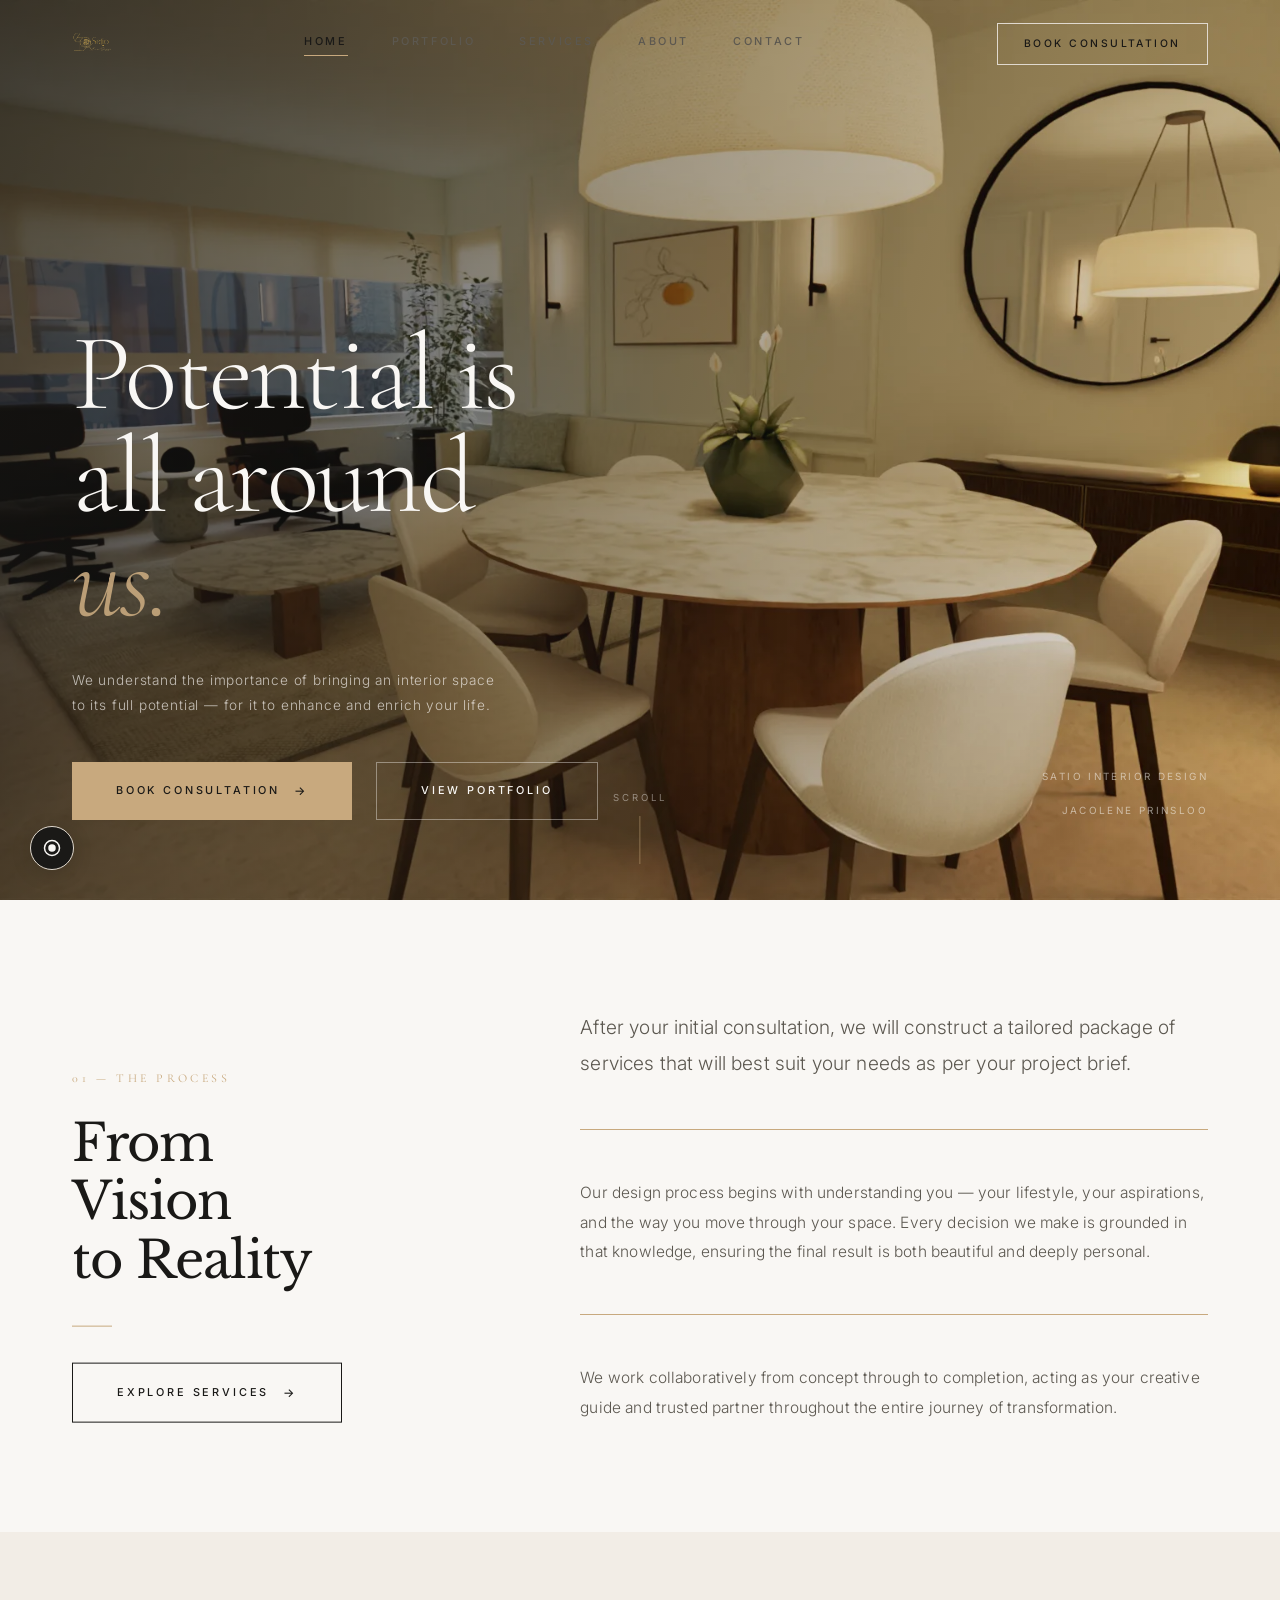
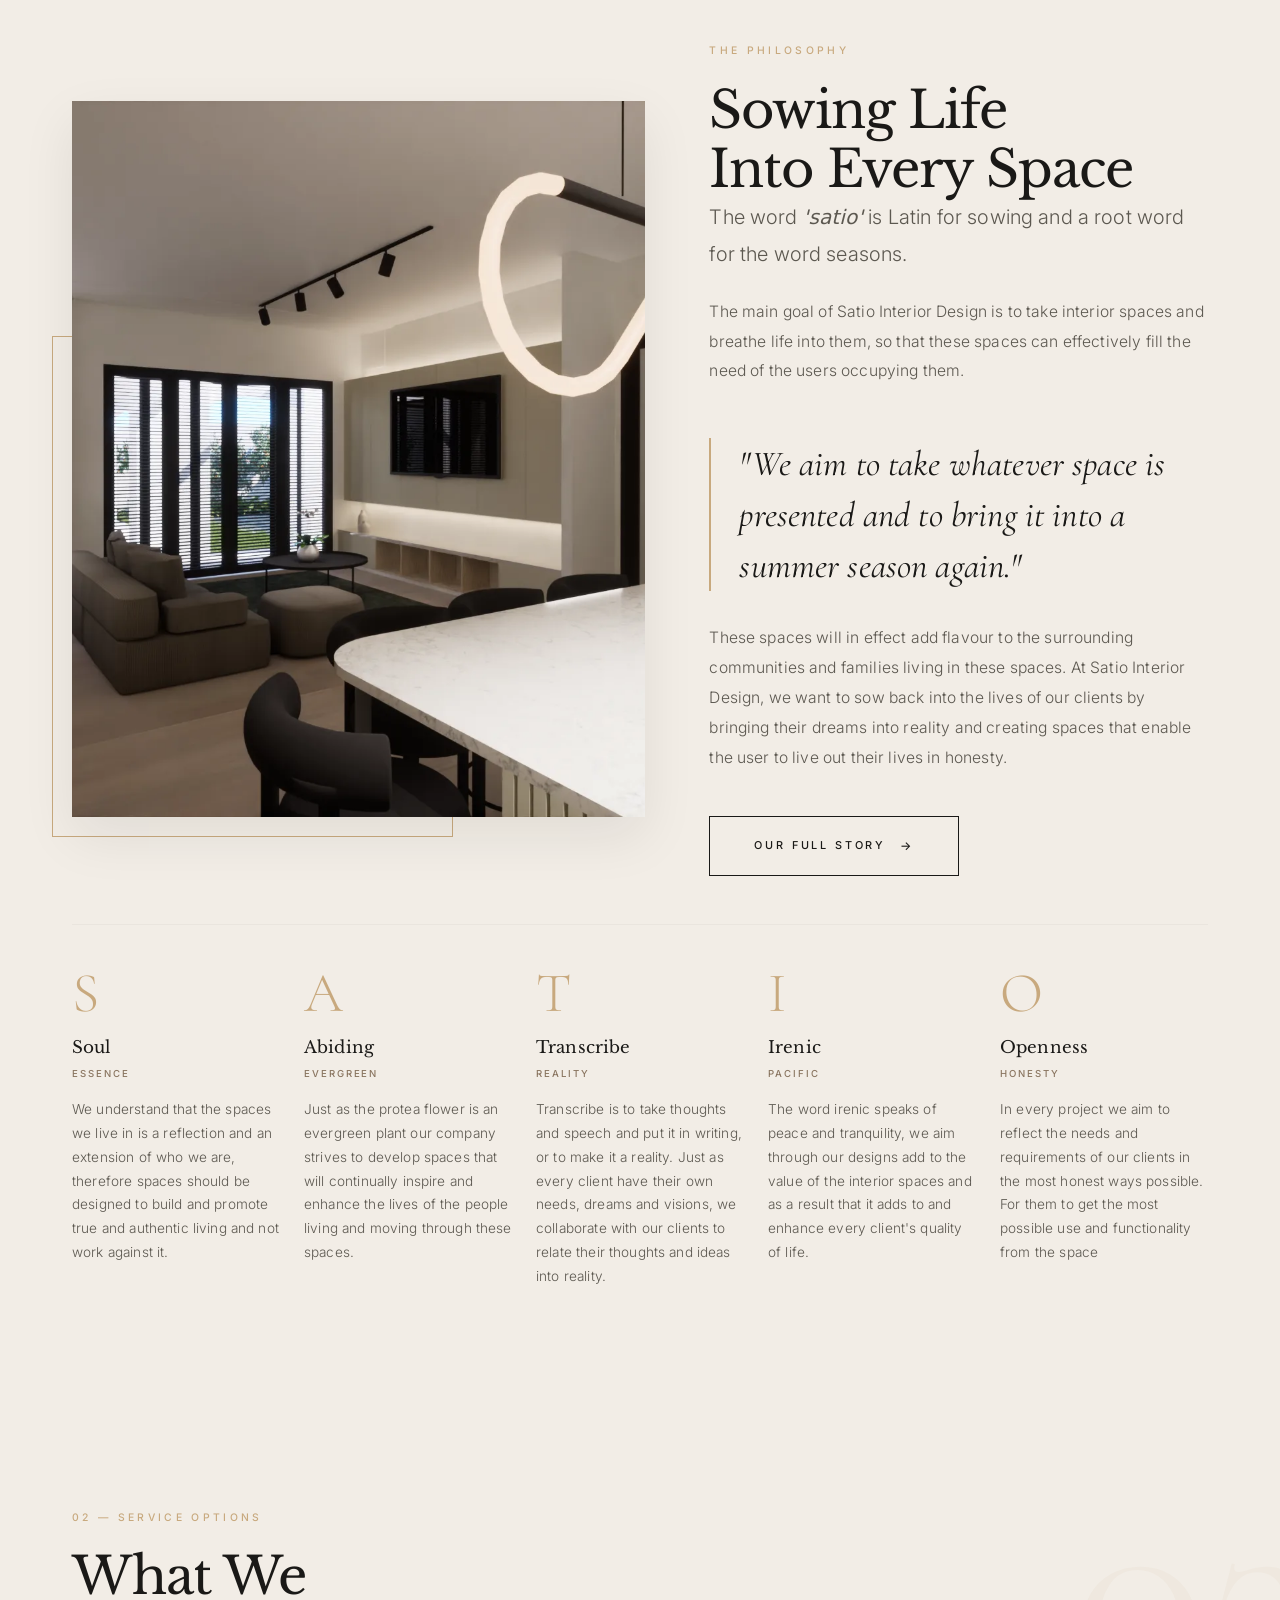
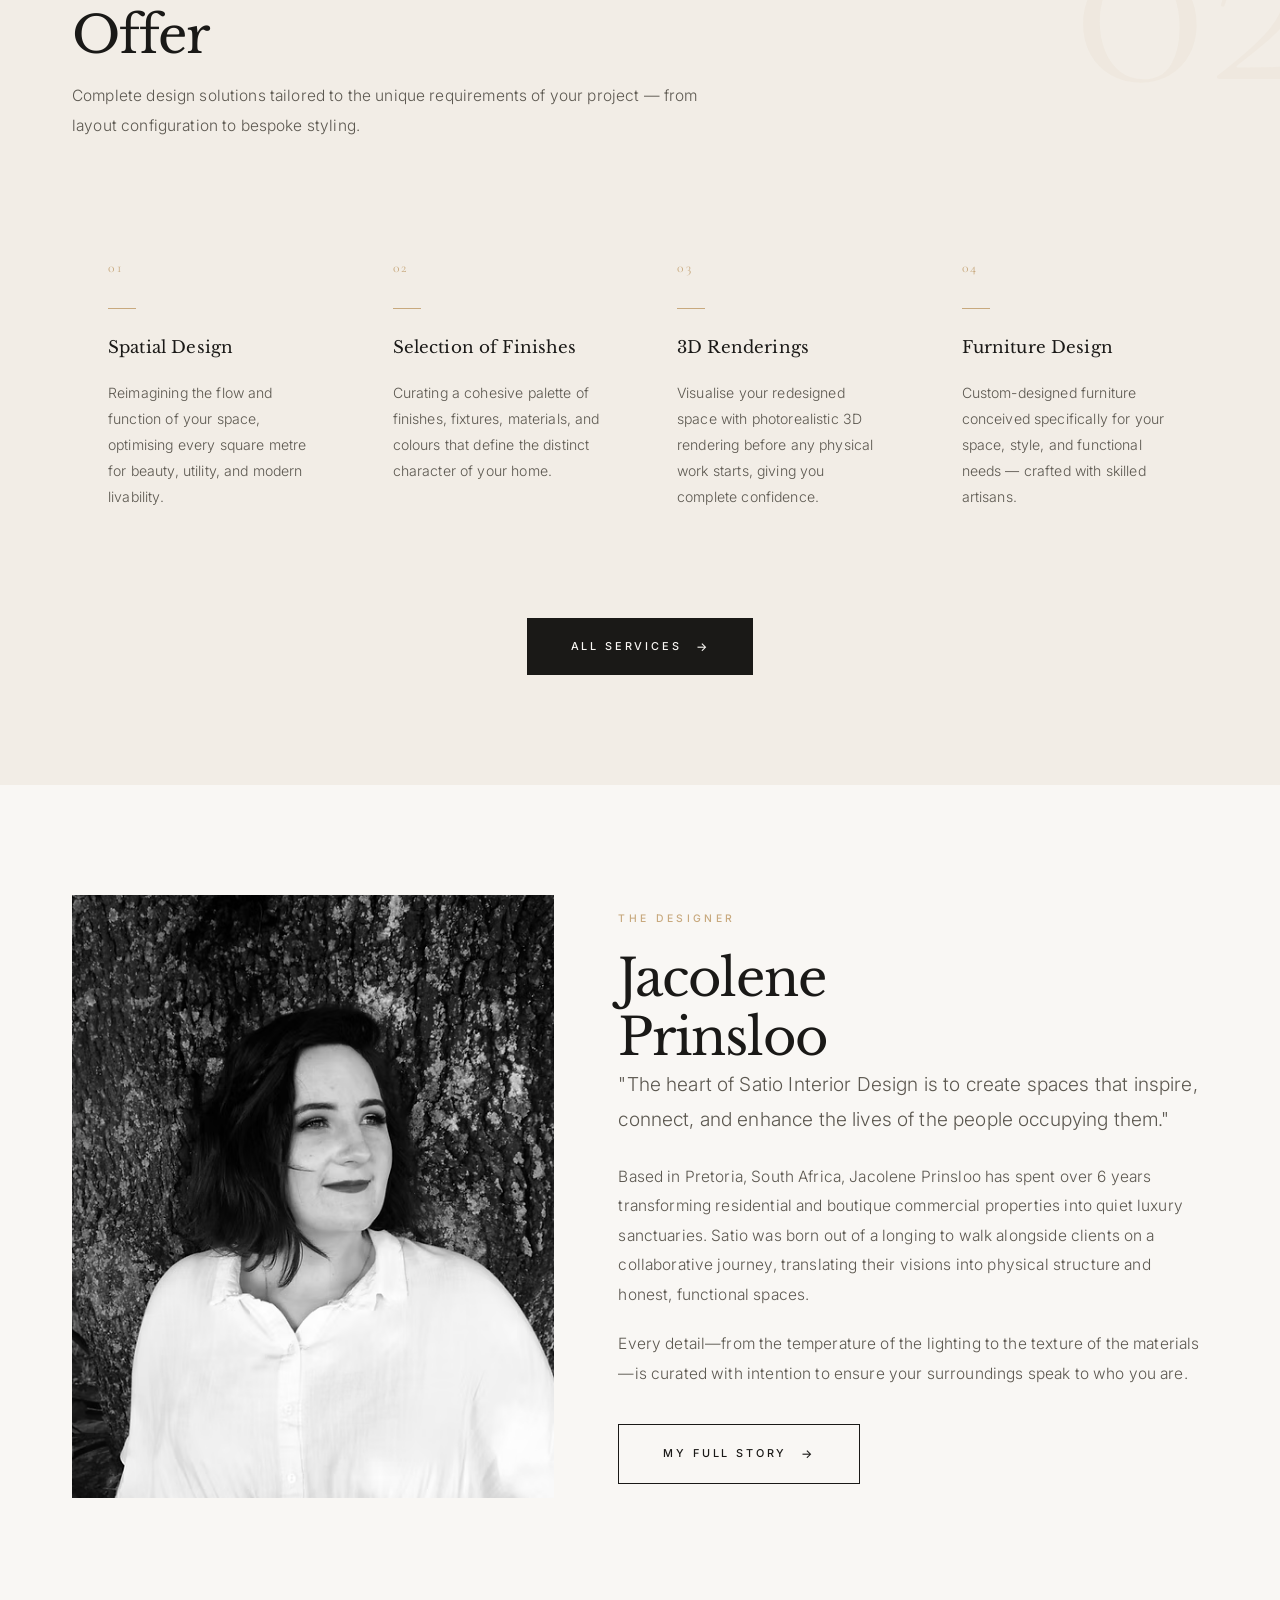
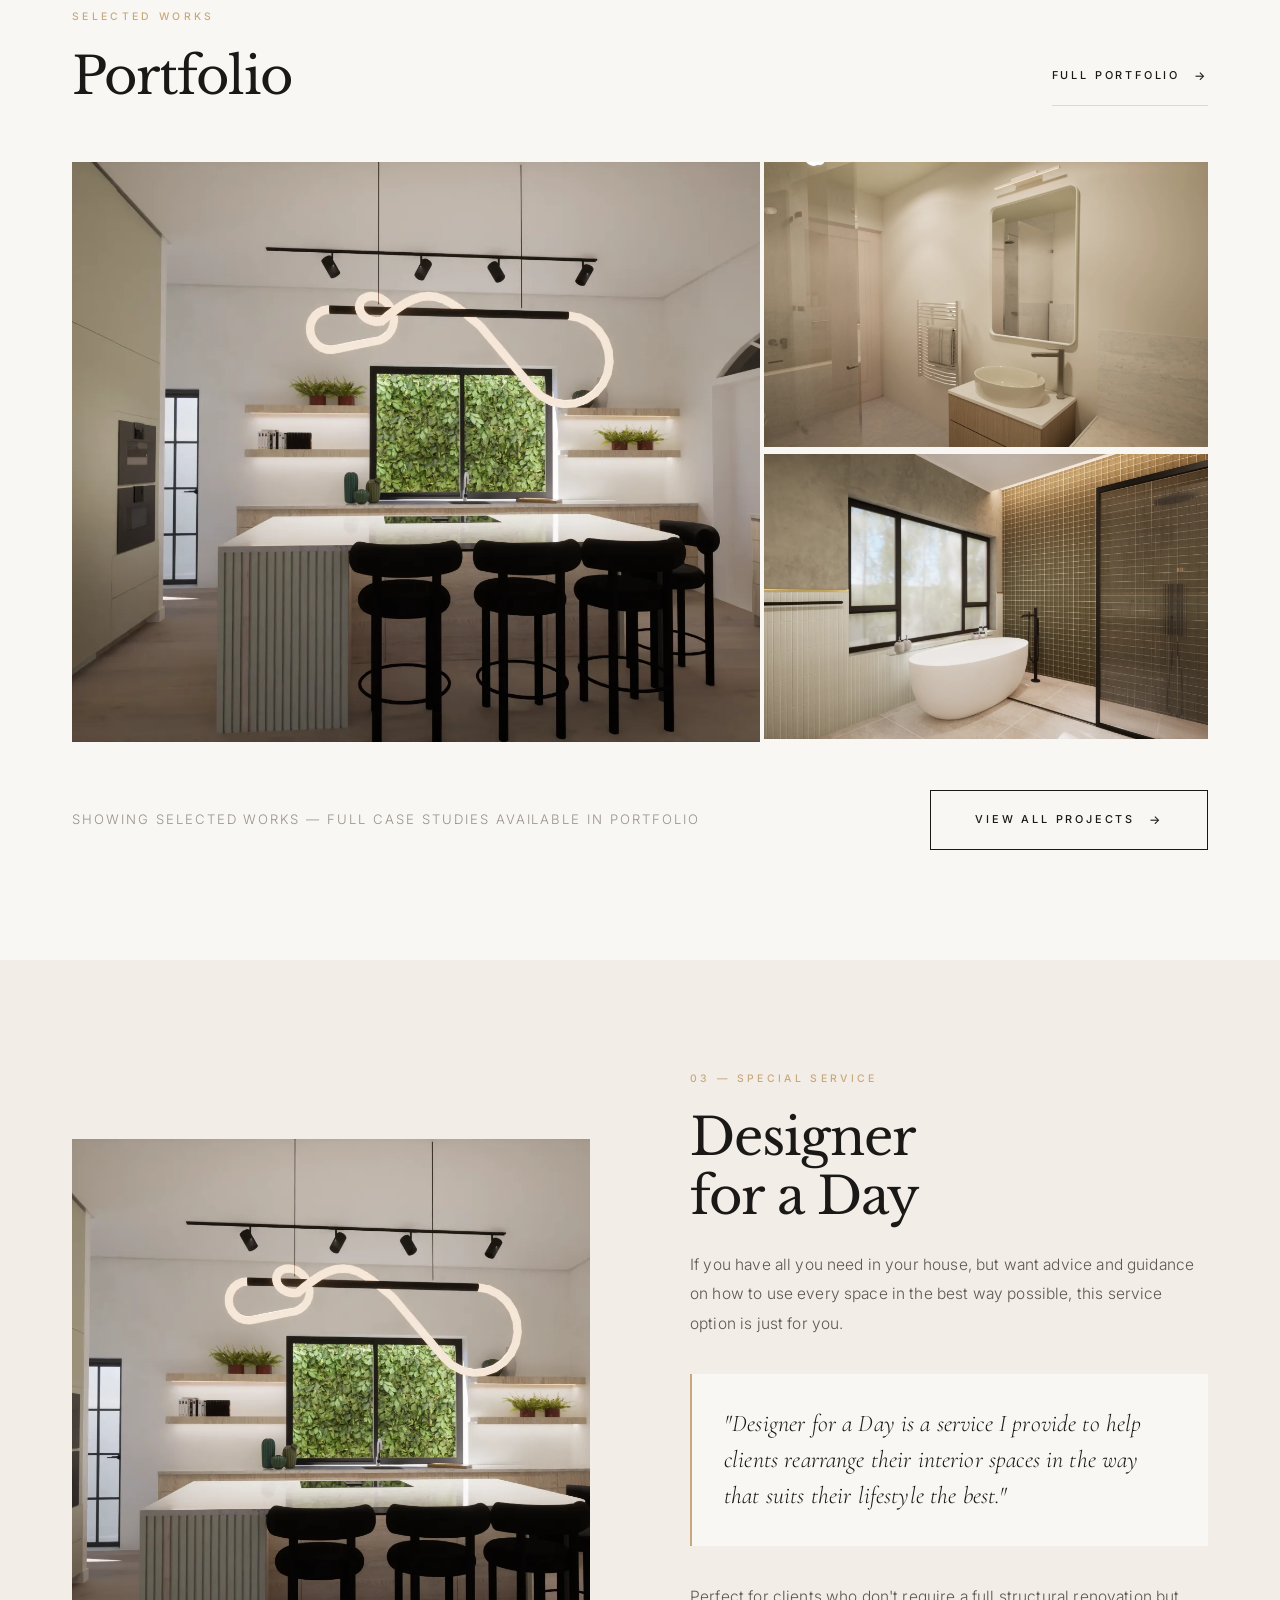
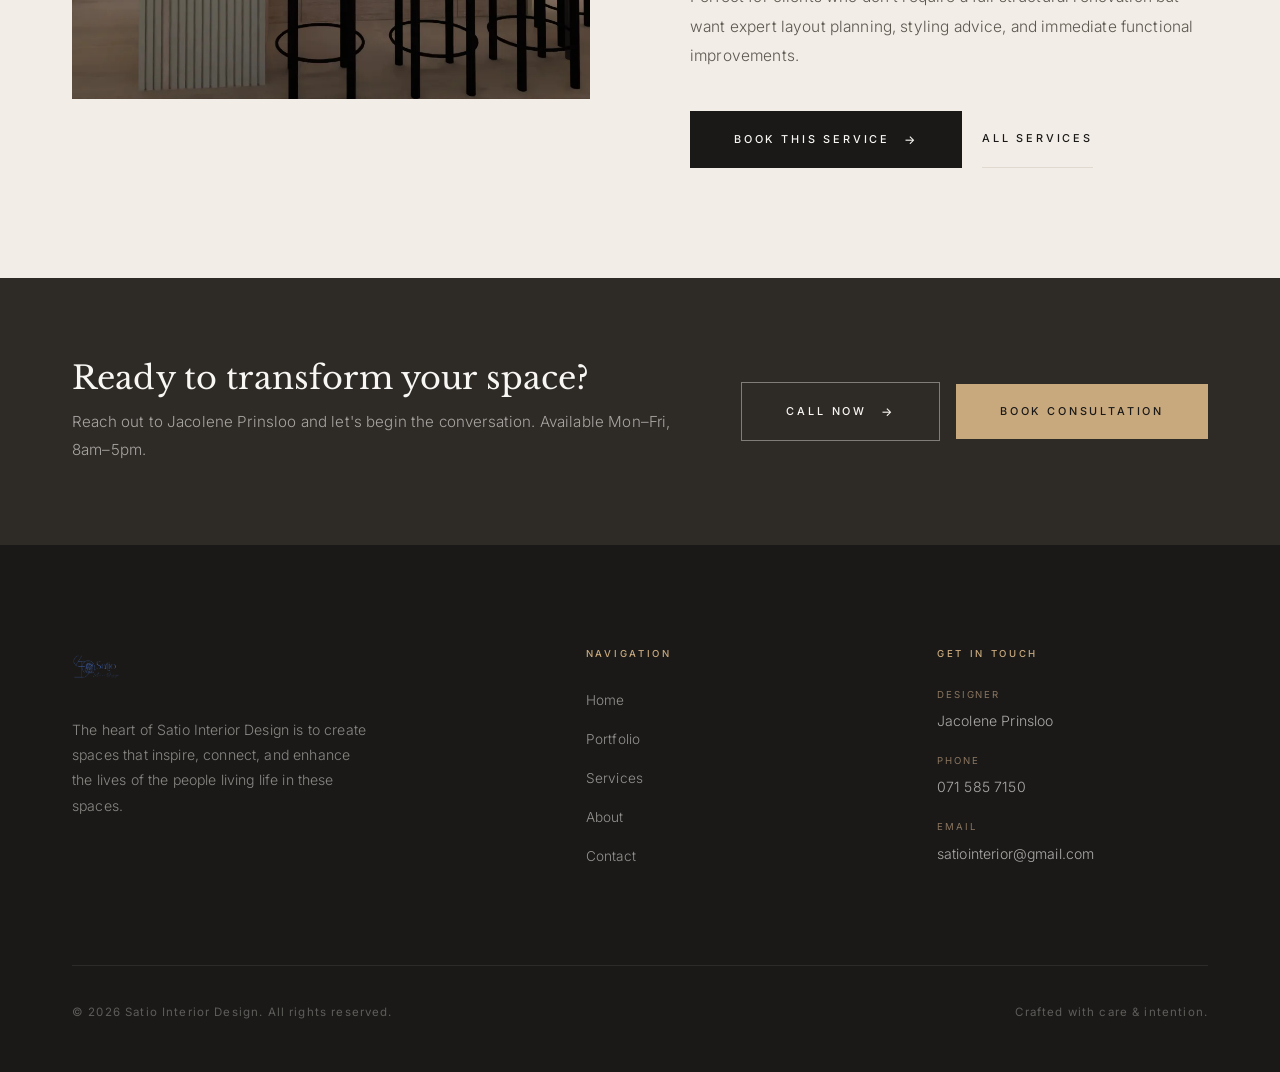
==== commit 8fce445f: "feat: integrate satio branding copy, acrostic values, optimize image performance via webp, tighten l" ====
--- a/index.html
+++ b/index.html
@@ -21,7 +21,7 @@
     <div class="container">
       <div class="header-inner">
         <a href="index.html" class="logo-link">
-          <img src="images/Logo.avif" alt="Satio Interior Design" class="header-logo-img">
+          <img src="Logo/Full Logo- Yellow .webp" alt="Satio Interior Design" class="header-logo-img">
         </a>
         <nav class="nav-links">
           <a href="index.html" class="active">Home</a>
@@ -51,7 +51,7 @@
   <!-- ===== HERO ===== -->
   <section class="hero" id="hero">
     <div class="hero-bg">
-      <img src="siteimages/81659e_14fd177496a54fa495532625bf67c410~mv2.png" alt="Satio Interior Design – Premium Living Space" id="heroImg">
+      <img src="Renderings/Punta Del Mar 432/Image1.webp" alt="Satio Interior Design – Premium Living Space" id="heroImg">
     </div>
     <div class="hero-overlay"></div>
 
@@ -102,6 +102,69 @@
     </div>
   </section>
 
+  <!-- ===== 01.5 THE BRAND NARRATIVE ===== -->
+  <section class="section brand-philosophy-section" id="philosophy">
+    <div class="container">
+      <div class="brand-story-grid">
+        <div class="brand-story-visual fade-up">
+          <img src="Renderings/Balers Way/Image2.webp" alt="Satio Interior Design — Breathing Life Into Spaces">
+          <div class="brand-story-accent-frame"></div>
+        </div>
+        <div class="brand-story-text fade-up">
+          <span class="eyebrow">The Philosophy</span>
+          <h2 class="title--lg">Sowing Life<br>Into Every Space</h2>
+          <p class="brand-story-lead">The word <em>'satio'</em> is Latin for sowing and a root word for the word seasons.</p>
+          <p class="brand-story-body">The main goal of Satio Interior Design is to take interior spaces and breathe life into them, so that these spaces can effectively fill the need of the users occupying them.</p>
+          <div class="brand-story-quote">
+            "We aim to take whatever space is presented and to bring it into a summer season again."
+          </div>
+          <p class="brand-story-body">These spaces will in effect add flavour to the surrounding communities and families living in these spaces. At Satio Interior Design, we want to sow back into the lives of our clients by bringing their dreams into reality and creating spaces that enable the user to live out their lives in honesty.</p>
+          <div style="margin-top:24px;">
+            <a href="about.html" class="btn btn-outline btn-arrow">Our Full Story</a>
+          </div>
+        </div>
+      </div>
+
+      <!-- Homepage Acrostic Grid -->
+      <div class="homepage-acrostic-grid fade-up">
+        <div class="acrostic-card">
+          <div class="acrostic-card-ltr">S</div>
+          <div class="acrostic-card-w">Soul</div>
+          <span class="acrostic-card-m">Essence</span>
+          <p class="acrostic-card-d">We understand that the spaces we live in is a reflection and an extension of who we are, therefore spaces should be designed to build and promote true and authentic living and not work against it.</p>
+        </div>
+
+        <div class="acrostic-card">
+          <div class="acrostic-card-ltr">A</div>
+          <div class="acrostic-card-w">Abiding</div>
+          <span class="acrostic-card-m">Evergreen</span>
+          <p class="acrostic-card-d">Just as the protea flower is an evergreen plant our company strives to develop spaces that will continually inspire and enhance the lives of the people living and moving through these spaces.</p>
+        </div>
+
+        <div class="acrostic-card">
+          <div class="acrostic-card-ltr">T</div>
+          <div class="acrostic-card-w">Transcribe</div>
+          <span class="acrostic-card-m">Reality</span>
+          <p class="acrostic-card-d">Transcribe is to take thoughts and speech and put it in writing, or to make it a reality. Just as every client have their own needs, dreams and visions, we collaborate with our clients to relate their thoughts and ideas into reality.</p>
+        </div>
+
+        <div class="acrostic-card">
+          <div class="acrostic-card-ltr">I</div>
+          <div class="acrostic-card-w">Irenic</div>
+          <span class="acrostic-card-m">Pacific</span>
+          <p class="acrostic-card-d">The word irenic speaks of peace and tranquility, we aim through our designs add to the value of the interior spaces and as a result that it adds to and enhance every client's quality of life.</p>
+        </div>
+
+        <div class="acrostic-card">
+          <div class="acrostic-card-ltr">O</div>
+          <div class="acrostic-card-w">Openness</div>
+          <span class="acrostic-card-m">Honesty</span>
+          <p class="acrostic-card-d">In every project we aim to reflect the needs and requirements of our clients in the most honest ways possible. For them to get the most possible use and functionality from the space</p>
+        </div>
+      </div>
+    </div>
+  </section>
+
   <!-- ===== 02 SERVICE OPTIONS ===== -->
   <section class="section section--cream" id="services">
     <div class="container" style="position:relative;">
@@ -152,7 +215,7 @@
       <div class="split split--45-55 split-gap-lg" style="align-items: center;">
         <div class="about-designer-img fade-up">
           <div class="about-img-wrap" style="position: relative; z-index: 1;">
-            <img src="siteimages/89422586-398a-474d-a6eb-31cfc88984e2.jpg.jpeg" alt="Jacolene Prinsloo — Founder & Lead Designer" style="width: 100%; height: auto; object-fit: cover; aspect-ratio: 4/5; display: block;">
+            <img src="prinsoloo.avif" alt="Jacolene Prinsloo — Founder & Lead Designer" style="width: 100%; height: auto; object-fit: cover; aspect-ratio: 4/5; display: block;">
             <div class="special-img-accent" style="position: absolute; bottom: -16px; left: -16px; width: 60%; height: 60%; border: 1px solid var(--gold); z-index: -1;"></div>
           </div>
         </div>
@@ -181,20 +244,20 @@
 
       <div class="gallery-grid">
         <div class="gallery-item gallery-item--main fade-in">
-          <img src="siteimages/81659e_7345383335fb4f48b4f40f58eb7f7d25~mv2.png" alt="Living Room Design by Satio">
+          <img src="Renderings/Balers Way/Image1.webp" alt="Living Room Design by Satio">
           <div class="gallery-item-overlay">
             <span class="gallery-item-label">Living Spaces</span>
           </div>
         </div>
         <div class="gallery-grid-side">
           <div class="gallery-item gallery-item--sm fade-in" style="transition-delay:0.1s;">
-            <img src="siteimages/81659e_9767f9f57e1545648e2b9f6dea318b7c~mv2.png" alt="Bedroom Design by Satio">
+            <img src="Renderings/Punta Del Mar 525/Image30.webp" alt="Bedroom Design by Satio">
             <div class="gallery-item-overlay">
               <span class="gallery-item-label">Bedroom Retreat</span>
             </div>
           </div>
           <div class="gallery-item gallery-item--sm fade-in" style="transition-delay:0.2s;">
-            <img src="siteimages/81659e_f72c7374c42c44709b3de466895832c9~mv2.png" alt="Kitchen Design by Satio">
+            <img src="Renderings/Balers Way/Image16.webp" alt="Kitchen Design by Satio">
             <div class="gallery-item-overlay">
               <span class="gallery-item-label">Kitchen &amp; Dining</span>
             </div>
@@ -214,7 +277,7 @@
     <div class="container">
       <div class="special-grid">
         <div class="special-img-wrap fade-up">
-          <img src="siteimages/81659e_7345383335fb4f48b4f40f58eb7f7d25~mv2.png" alt="Living Room Styling — Designer for a Day service">
+          <img src="Renderings/Balers Way/Image1.webp" alt="Living Room Styling — Designer for a Day service">
           <div class="special-img-accent"></div>
         </div>
         <div class="fade-up">
@@ -255,7 +318,7 @@
     <div class="container">
       <div class="footer-top">
         <div class="footer-brand">
-          <img src="images/Logo.avif" alt="Satio Interior Design" class="footer-logo-img">
+          <img src="Logo/Full Logo- Yellow .webp" alt="Satio Interior Design" class="footer-logo-img">
           <p>The heart of Satio Interior Design is to create spaces that inspire, connect, and enhance the lives of the people living life in these spaces.</p>
         </div>
         <div>
--- a/styles.css
+++ b/styles.css
@@ -28,8 +28,8 @@
 
   /* Spacing */
   --nav-h:    88px;
-  --section:  180px;
-  --section-sm: 100px;
+  --section:  110px;
+  --section-sm: 80px;
 
   /* Easing */
   --ease:     cubic-bezier(0.16, 1, 0.3, 1);
@@ -102,9 +102,9 @@
 .split--45-55  { grid-template-columns: 45fr 55fr; }
 .split--30-70  { grid-template-columns: 30fr 70fr; }
 
-.split-gap-md  { gap: 80px; }
-.split-gap-lg  { gap: 120px; }
-.split-gap-xl  { gap: 160px; }
+.split-gap-md  { gap: 48px; }
+.split-gap-lg  { gap: 64px; }
+.split-gap-xl  { gap: 80px; }
 
 /* ==========================================================================
    TYPOGRAPHY
@@ -328,9 +328,6 @@
   height: 72px;
   border-bottom: 1px solid var(--border-lt);
   box-shadow: 0 1px 20px rgba(0,0,0,0.04);
-}
-.site-header.header-dark {
-  /* For pages whose hero is light/transparent */
 }
 
 .header-inner {
@@ -641,7 +638,7 @@
 .intro-grid {
   display: grid;
   grid-template-columns: 1fr 1.4fr;
-  gap: 100px;
+  gap: 60px;
   align-items: start;
 }
 .intro-sticky { position: sticky; top: 120px; }
@@ -678,7 +675,7 @@
   padding-top: 4px;
   transition: var(--t-fast);
 }
-.service-row-body {}
+
 .service-row-name {
   font-family: var(--heading);
   font-size: 1.5rem;
@@ -900,7 +897,7 @@
   align-items: center;
   gap: 60px;
 }
-.connect-strip-text {}
+
 .connect-strip-text .title--sm { color: var(--ivory); margin-bottom: 10px; }
 .connect-strip-text .lead { color: rgba(249,247,244,0.6); font-size: 0.95rem; }
 .connect-strip-actions {
@@ -1342,7 +1339,7 @@
   color: var(--gold);
   line-height: 1;
 }
-.acrostic-word-block {}
+
 .acrostic-word {
   font-family: var(--heading);
   font-size: 1.1rem;
@@ -1366,14 +1363,14 @@
 /* ==========================================================================
    CONTACT PAGE
    ========================================================================== */
-.contact-page { padding: 140px 0 160px; }
+.contact-page { padding: 80px 0 100px; }
 .contact-grid {
   display: grid;
   grid-template-columns: 1fr 1.5fr;
-  gap: 100px;
+  gap: 60px;
   align-items: start;
 }
-.contact-info {}
+
 .contact-detail { margin-bottom: 44px; }
 .contact-detail-label {
   font-size: 0.62rem;
@@ -1420,7 +1417,7 @@
 }
 
 /* Minimal form */
-.contact-form-wrap {}
+
 .form-title {
   font-family: var(--heading);
   font-size: 2rem;
@@ -1734,3 +1731,466 @@
   .hero-title { font-size: 3rem; }
   .hero-actions { flex-direction: column; align-items: flex-start; }
 }
+
+/* ==========================================================================
+   THEME SWITCHING ACCENTS
+   ========================================================================== */
+body.theme-red {
+  --gold: #dc2626;
+  --gold-dk: #b91c1c;
+}
+body.theme-blue {
+  --gold: #2563eb;
+  --gold-dk: #1d4ed8;
+}
+body.theme-yellow {
+  --gold: #d97706;
+  --gold-dk: #b45309;
+}
+
+/* Smooth transition for variables (color / backgrounds) */
+a, button, .custom-cursor, .custom-cursor-ring, #scroll-progress-bar, .reveal-line::after, .btn {
+  transition: color 0.4s var(--ease), background 0.4s var(--ease), border-color 0.4s var(--ease);
+}
+
+/* ==========================================================================
+   THEME CUSTOMIZER UI
+   ========================================================================== */
+.theme-switcher {
+  position: fixed;
+  bottom: 30px;
+  left: 30px;
+  z-index: 9999;
+  display: flex;
+  align-items: center;
+  gap: 12px;
+}
+.theme-trigger {
+  width: 44px;
+  height: 44px;
+  border-radius: 50%;
+  background: var(--charcoal);
+  color: var(--ivory);
+  border: 1px solid var(--border);
+  display: flex;
+  align-items: center;
+  justify-content: center;
+  cursor: pointer;
+  box-shadow: 0 4px 20px rgba(0,0,0,0.15);
+  transition: transform 0.3s var(--ease), background 0.3s var(--ease), color 0.3s var(--ease);
+}
+.theme-trigger:hover {
+  transform: rotate(30deg) scale(1.05);
+  background: var(--gold);
+  color: var(--charcoal);
+}
+.theme-options {
+  display: flex;
+  align-items: center;
+  gap: 8px;
+  background: rgba(26, 25, 23, 0.9);
+  padding: 6px 12px;
+  border-radius: 30px;
+  border: 1px solid var(--border-lt);
+  box-shadow: 0 4px 20px rgba(0,0,0,0.15);
+  opacity: 0;
+  transform: translateX(-15px);
+  pointer-events: none;
+  transition: opacity 0.3s var(--ease), transform 0.3s var(--ease);
+  backdrop-filter: blur(10px);
+}
+.theme-switcher.open .theme-options {
+  opacity: 1;
+  transform: translateX(0);
+  pointer-events: auto;
+}
+.theme-opt-btn {
+  width: 24px;
+  height: 24px;
+  border-radius: 50%;
+  border: 2px solid transparent;
+  cursor: pointer;
+  padding: 0;
+  transition: transform 0.2s var(--ease), border-color 0.2s var(--ease);
+}
+.theme-opt-btn:hover {
+  transform: scale(1.15);
+}
+.theme-opt-btn.active {
+  border-color: var(--ivory);
+  box-shadow: 0 0 0 1px var(--gold);
+}
+
+/* ==========================================================================
+   MOSAIC GALLERY & LIGHTBOX
+   ========================================================================== */
+.project-gallery-title {
+  text-align: center;
+  font-family: var(--display);
+  font-size: clamp(2rem, 3.5vw, 3rem);
+  font-weight: 300;
+  margin-bottom: 48px;
+  color: var(--charcoal);
+}
+.mosaic-grid {
+  display: grid;
+  grid-template-columns: repeat(12, 1fr);
+  gap: 16px;
+  margin-top: 64px;
+}
+.mosaic-item {
+  position: relative;
+  overflow: hidden;
+  cursor: pointer;
+  background: var(--cream);
+}
+.mosaic-item img {
+  width: 100%;
+  height: 100%;
+  object-fit: cover;
+  transition: transform 0.9s var(--ease);
+  display: block;
+}
+.mosaic-item:hover img {
+  transform: scale(1.05);
+}
+.mosaic-overlay {
+  position: absolute;
+  inset: 0;
+  background: rgba(26,25,23,0.3);
+  opacity: 0;
+  display: flex;
+  align-items: center;
+  justify-content: center;
+  transition: opacity 0.4s var(--ease);
+}
+.mosaic-item:hover .mosaic-overlay {
+  opacity: 1;
+}
+.mosaic-zoom-icon {
+  width: 48px;
+  height: 48px;
+  border-radius: 50%;
+  background: rgba(249, 247, 244, 0.9);
+  color: var(--charcoal);
+  display: flex;
+  align-items: center;
+  justify-content: center;
+  transform: scale(0.8);
+  transition: transform 0.4s var(--ease);
+  box-shadow: 0 4px 12px rgba(0,0,0,0.15);
+}
+.mosaic-item:hover .mosaic-zoom-icon {
+  transform: scale(1);
+}
+
+/* Asymmetric Mosaic Classes */
+.mosaic-item--span-4 { grid-column: span 4; aspect-ratio: 4/3; }
+.mosaic-item--span-6 { grid-column: span 6; aspect-ratio: 16/9; }
+.mosaic-item--span-8 { grid-column: span 8; aspect-ratio: 16/9; }
+.mosaic-item--span-12 { grid-column: span 12; aspect-ratio: 21/9; }
+.mosaic-item--tall { grid-row: span 2; aspect-ratio: 3/4; }
+
+@media (max-width: 900px) {
+  .mosaic-item--span-4 { grid-column: span 6; }
+  .mosaic-item--span-6 { grid-column: span 12; }
+  .mosaic-item--span-8 { grid-column: span 12; }
+  .mosaic-item--span-12 { grid-column: span 12; }
+}
+@media (max-width: 600px) {
+  .mosaic-item--span-4, .mosaic-item--span-6, .mosaic-item--span-8, .mosaic-item--span-12 {
+    grid-column: span 12;
+    aspect-ratio: 4/3;
+  }
+}
+
+/* Lightbox Modal */
+.lightbox {
+  position: fixed;
+  inset: 0;
+  background: rgba(18, 17, 16, 0.98);
+  backdrop-filter: blur(15px);
+  z-index: 100000;
+  display: flex;
+  flex-direction: column;
+  align-items: center;
+  justify-content: center;
+  opacity: 0;
+  pointer-events: none;
+  transition: opacity 0.5s var(--ease);
+}
+.lightbox.open {
+  opacity: 1;
+  pointer-events: auto;
+}
+.lightbox-close {
+  position: absolute;
+  top: 30px;
+  right: 30px;
+  background: none;
+  border: none;
+  color: var(--ivory);
+  font-size: 2rem;
+  cursor: pointer;
+  width: 44px;
+  height: 44px;
+  display: flex;
+  align-items: center;
+  justify-content: center;
+  transition: transform 0.3s var(--ease), color 0.3s var(--ease);
+  z-index: 100010;
+}
+.lightbox-close:hover {
+  transform: rotate(90deg);
+  color: var(--gold);
+}
+.lightbox-content {
+  position: relative;
+  width: 90%;
+  max-width: 1200px;
+  height: 80%;
+  display: flex;
+  align-items: center;
+  justify-content: center;
+}
+.lightbox-img {
+  max-width: 100%;
+  max-height: 100%;
+  object-fit: contain;
+  opacity: 0;
+  transform: scale(0.97);
+  transition: opacity 0.4s var(--ease), transform 0.4s var(--ease);
+  box-shadow: 0 10px 40px rgba(0,0,0,0.4);
+}
+.lightbox.open .lightbox-img {
+  opacity: 1;
+  transform: scale(1);
+}
+.lightbox-nav {
+  position: absolute;
+  top: 50%;
+  transform: translateY(-50%);
+  background: none;
+  border: none;
+  color: var(--ivory);
+  font-size: 2.5rem;
+  cursor: pointer;
+  width: 60px;
+  height: 60px;
+  display: flex;
+  align-items: center;
+  justify-content: center;
+  transition: color 0.3s var(--ease), transform 0.3s var(--ease);
+  z-index: 100010;
+}
+.lightbox-nav:hover {
+  color: var(--gold);
+  transform: translateY(-50%) scale(1.1);
+}
+.lightbox-prev { left: 10px; }
+.lightbox-next { right: 10px; }
+
+.lightbox-counter {
+  position: absolute;
+  bottom: 24px;
+  color: rgba(249, 247, 244, 0.5);
+  font-size: 0.75rem;
+  letter-spacing: 0.2em;
+  text-transform: uppercase;
+}
+
+/* ==========================================================================
+   BRAND STORY & STORYTELLING LAYOUTS
+   ========================================================================== */
+.brand-philosophy-section {
+  padding: var(--section) 0;
+  background: var(--cream);
+  position: relative;
+  overflow: hidden;
+}
+.brand-story-grid {
+  display: grid;
+  grid-template-columns: 1.15fr 1fr;
+  gap: 64px;
+  align-items: center;
+}
+.brand-story-visual {
+  position: relative;
+  z-index: 1;
+}
+.brand-story-visual img {
+  width: 100%;
+  height: auto;
+  aspect-ratio: 4/5;
+  object-fit: cover;
+  display: block;
+  box-shadow: 0 20px 50px rgba(26,25,23,0.08);
+}
+.brand-story-accent-frame {
+  position: absolute;
+  bottom: -20px;
+  left: -20px;
+  width: 70%;
+  height: 70%;
+  border: 1px solid var(--gold);
+  z-index: -1;
+  pointer-events: none;
+}
+.brand-story-text {
+  display: flex;
+  flex-direction: column;
+}
+.brand-story-lead {
+  font-size: 1.25rem;
+  line-height: 1.85;
+  color: var(--warm-grey);
+  font-weight: 300;
+  margin-bottom: 24px;
+}
+.brand-story-body {
+  font-size: 0.98rem;
+  line-height: 1.9;
+  color: var(--warm-grey);
+  font-weight: 300;
+  margin-bottom: 20px;
+}
+.brand-story-quote {
+  font-family: var(--display);
+  font-size: clamp(1.6rem, 2.8vw, 2.2rem);
+  font-style: italic;
+  line-height: 1.45;
+  color: var(--charcoal);
+  margin: 32px 0;
+  border-left: 2px solid var(--gold);
+  padding-left: 28px;
+}
+
+/* Acrostic Split Layout (About Page) */
+.acrostic-layout {
+  display: grid;
+  grid-template-columns: 1.2fr 0.8fr;
+  gap: 60px;
+  align-items: start;
+  margin-top: 48px;
+}
+.acrostic-sticky-panel {
+  position: sticky;
+  top: 130px;
+  z-index: 2;
+}
+.acrostic-visual-card {
+  position: relative;
+  border: 1px solid var(--border-lt);
+  background: var(--white);
+  padding: 16px;
+  box-shadow: 0 25px 60px rgba(26,25,23,0.06);
+}
+.acrostic-visual-card img {
+  width: 100%;
+  height: auto;
+  aspect-ratio: 1/1;
+  object-fit: cover;
+  display: block;
+}
+.acrostic-visual-caption {
+  font-size: 0.65rem;
+  letter-spacing: 0.24em;
+  text-transform: uppercase;
+  color: var(--gold-dk);
+  text-align: center;
+  margin-top: 20px;
+  display: block;
+  font-weight: 500;
+}
+
+@media (max-width: 1100px) {
+  .brand-story-grid {
+    grid-template-columns: 1fr;
+    gap: 64px;
+  }
+  .brand-story-visual {
+    max-width: 600px;
+    margin: 0 auto;
+  }
+  .acrostic-layout {
+    grid-template-columns: 1fr;
+    gap: 64px;
+  }
+  .acrostic-sticky-panel {
+    position: relative;
+    top: 0;
+    max-width: 500px;
+    margin: 0 auto;
+  }
+}
+@media (max-width: 600px) {
+  .brand-story-quote {
+    padding-left: 18px;
+    font-size: 1.4rem;
+  }
+}
+
+/* Homepage Acrostic Grid */
+.homepage-acrostic-grid {
+  margin-top: 48px;
+  display: grid;
+  grid-template-columns: repeat(5, 1fr);
+  gap: 24px;
+  border-top: 1px solid var(--border-lt);
+  padding-top: 40px;
+}
+.acrostic-card {
+  display: flex;
+  flex-direction: column;
+  transition: transform var(--t-med);
+}
+.acrostic-card:hover {
+  transform: translateY(-4px);
+}
+.acrostic-card-ltr {
+  font-family: var(--display);
+  font-size: 3.5rem;
+  color: var(--gold);
+  line-height: 1;
+  font-weight: 300;
+}
+.acrostic-card-w {
+  font-family: var(--heading);
+  font-size: 1.05rem;
+  font-weight: 400;
+  color: var(--charcoal);
+  margin-top: 12px;
+}
+.acrostic-card-m {
+  font-size: 0.6rem;
+  letter-spacing: 0.2em;
+  text-transform: uppercase;
+  color: var(--gold-dk);
+  margin-top: 2px;
+  font-weight: 500;
+}
+.acrostic-card-d {
+  font-size: 0.85rem;
+  color: var(--warm-grey);
+  line-height: 1.75;
+  margin-top: 16px;
+  font-weight: 300;
+}
+
+@media (max-width: 1100px) {
+  .homepage-acrostic-grid {
+    grid-template-columns: repeat(3, 1fr);
+    gap: 28px;
+  }
+}
+@media (max-width: 800px) {
+  .homepage-acrostic-grid {
+    grid-template-columns: 1fr;
+    gap: 36px;
+    padding-top: 48px;
+    margin-top: 60px;
+  }
+}
+
+
+
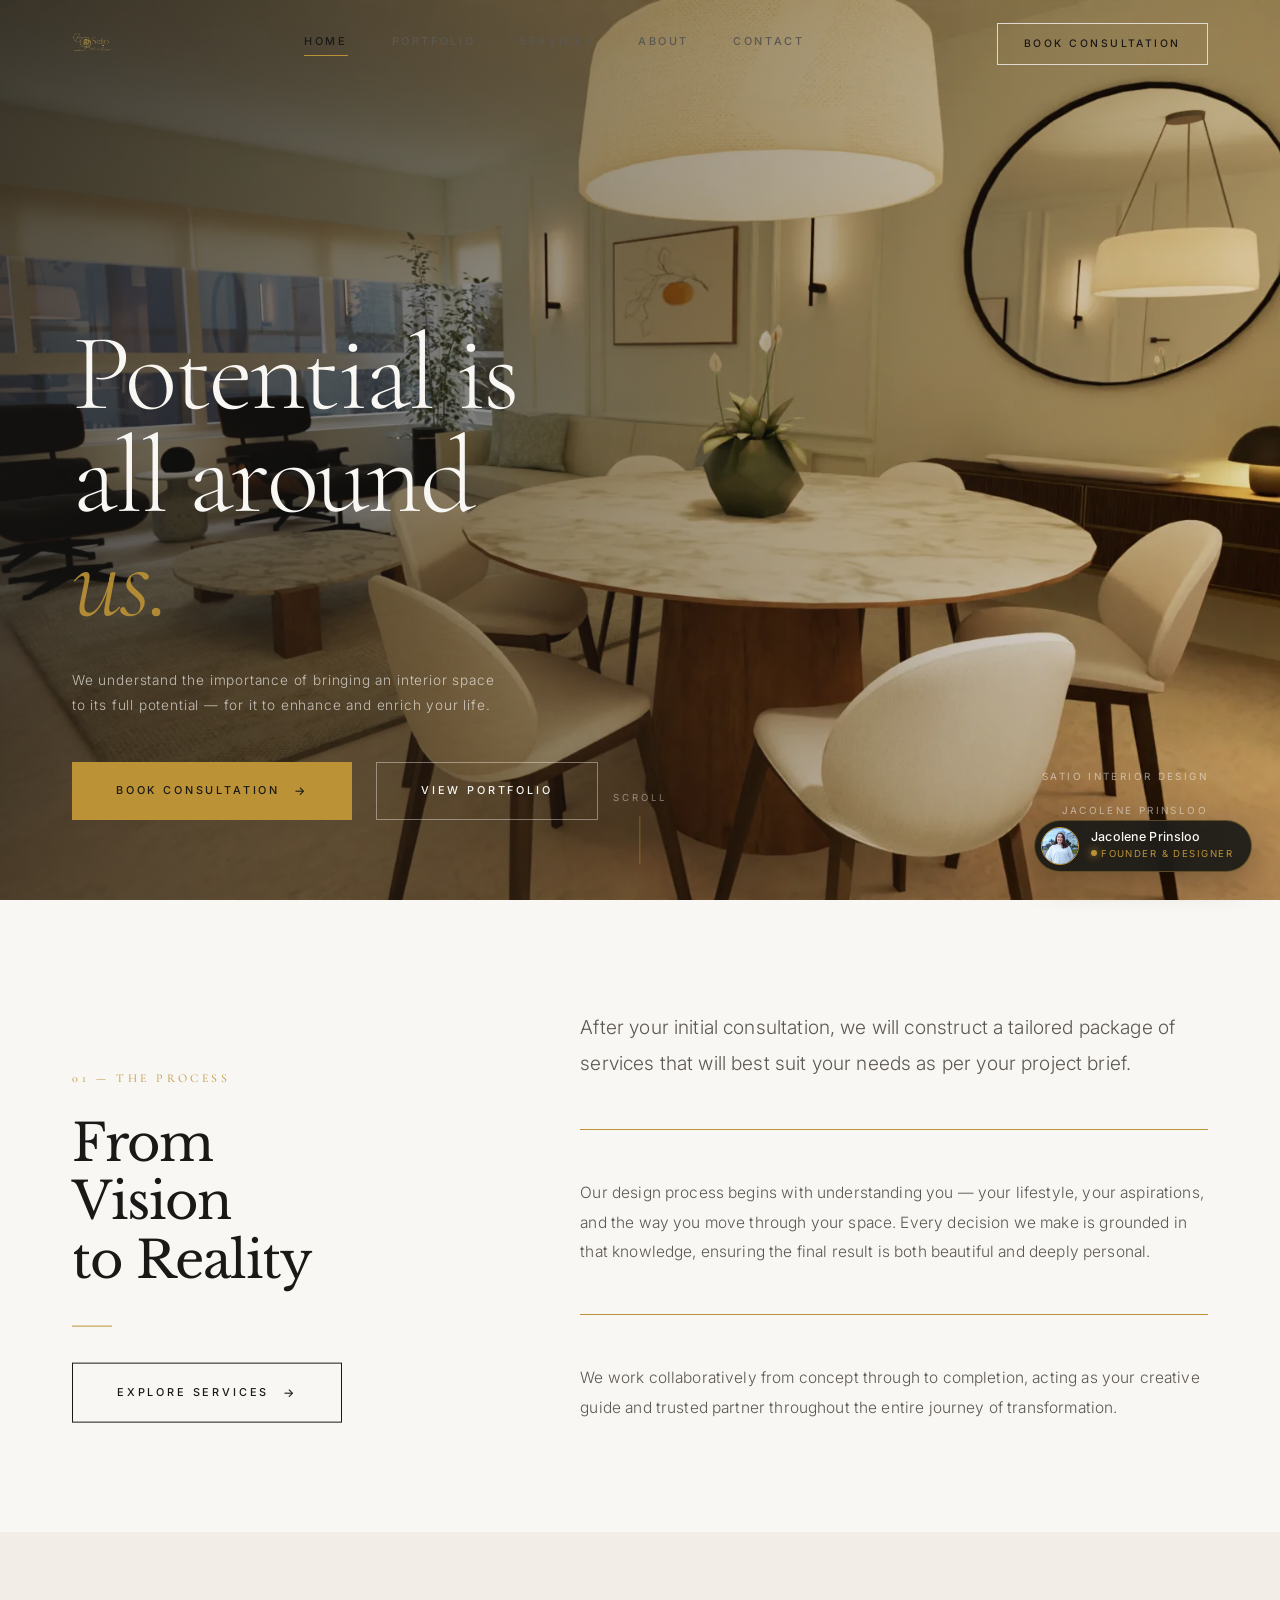
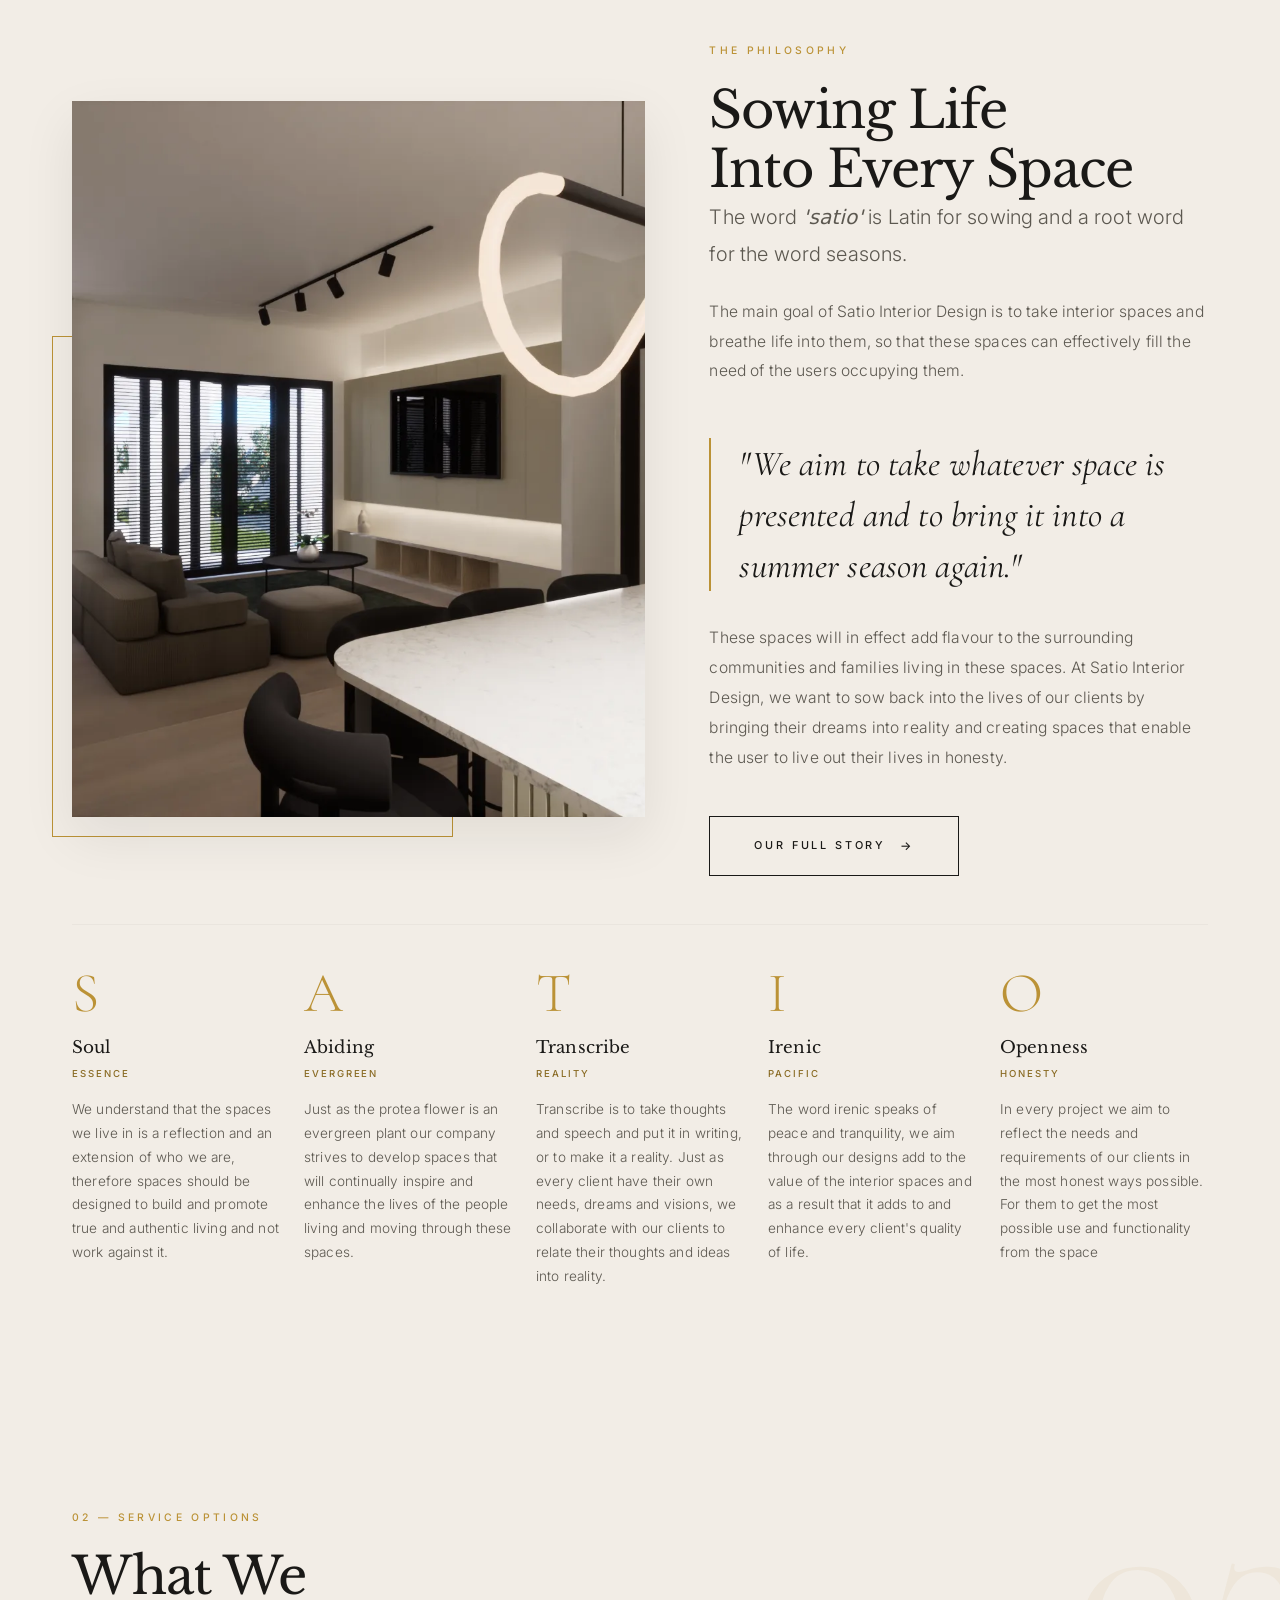
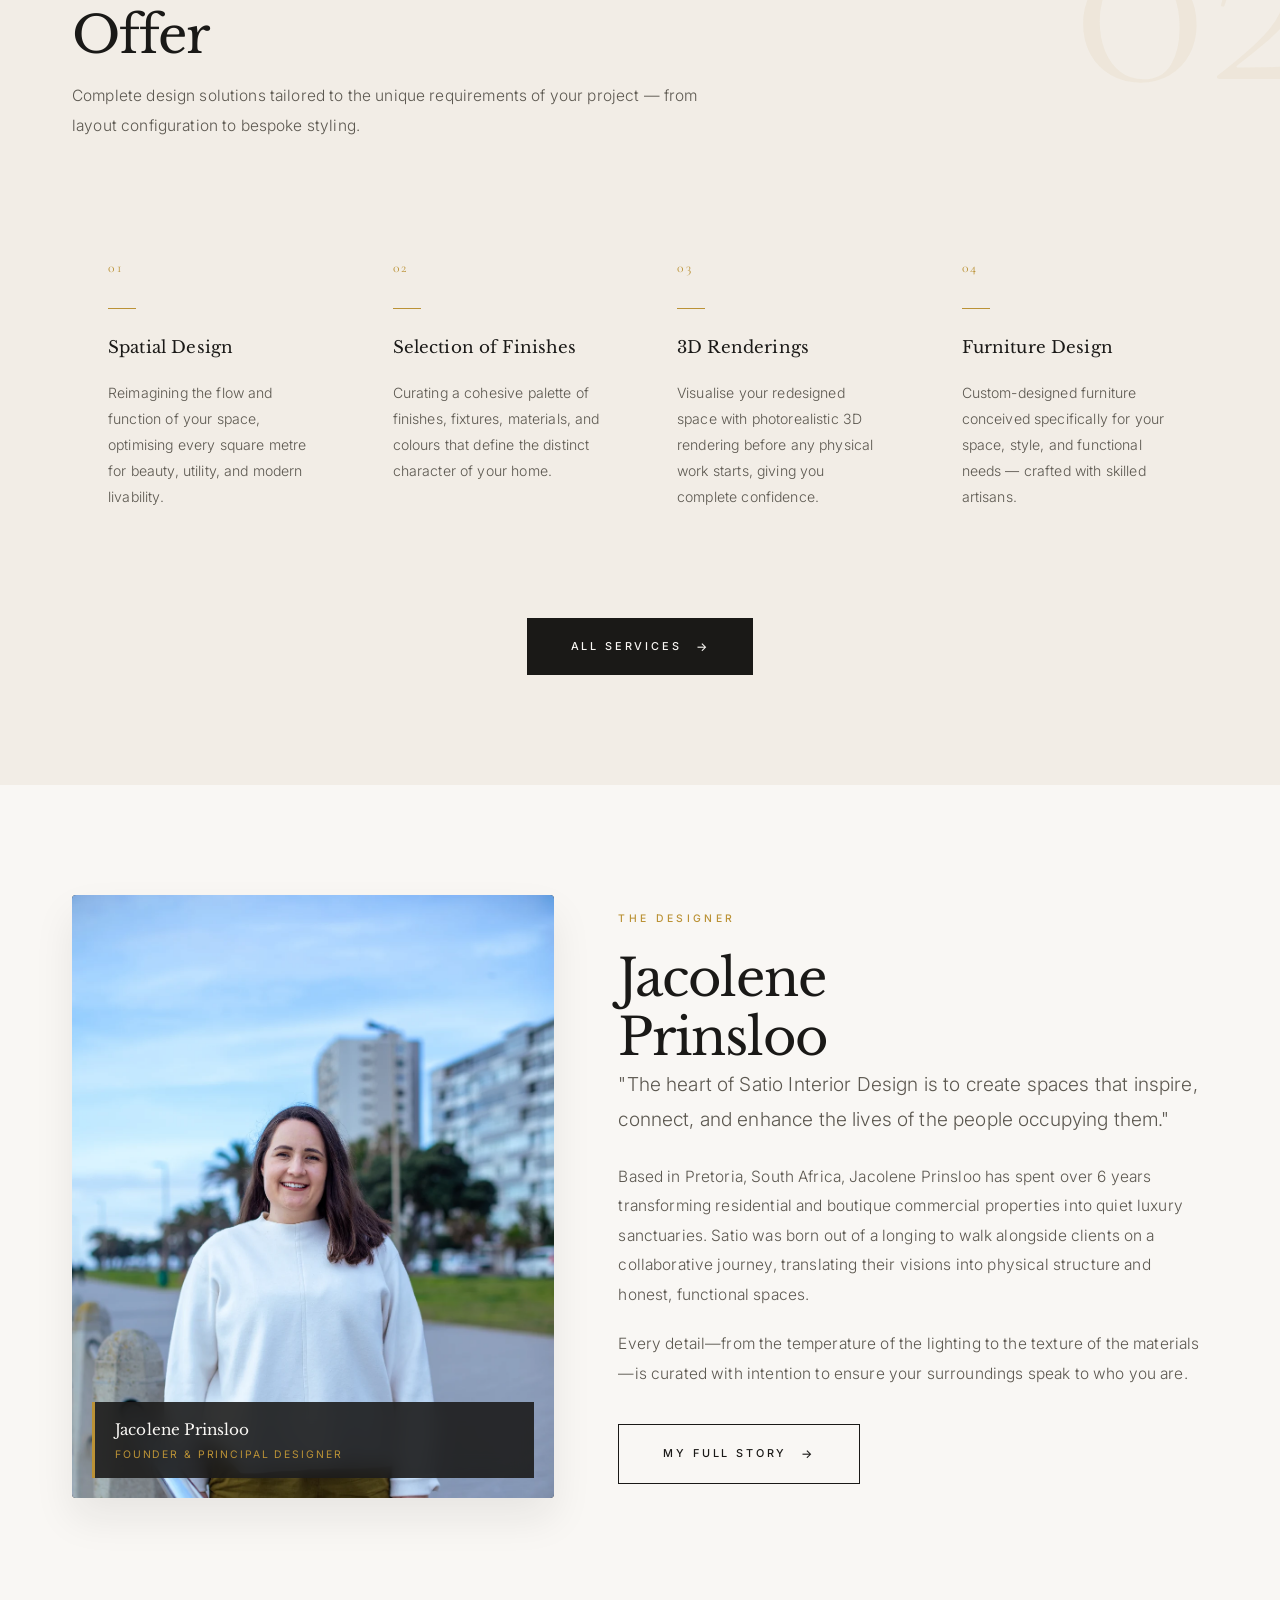
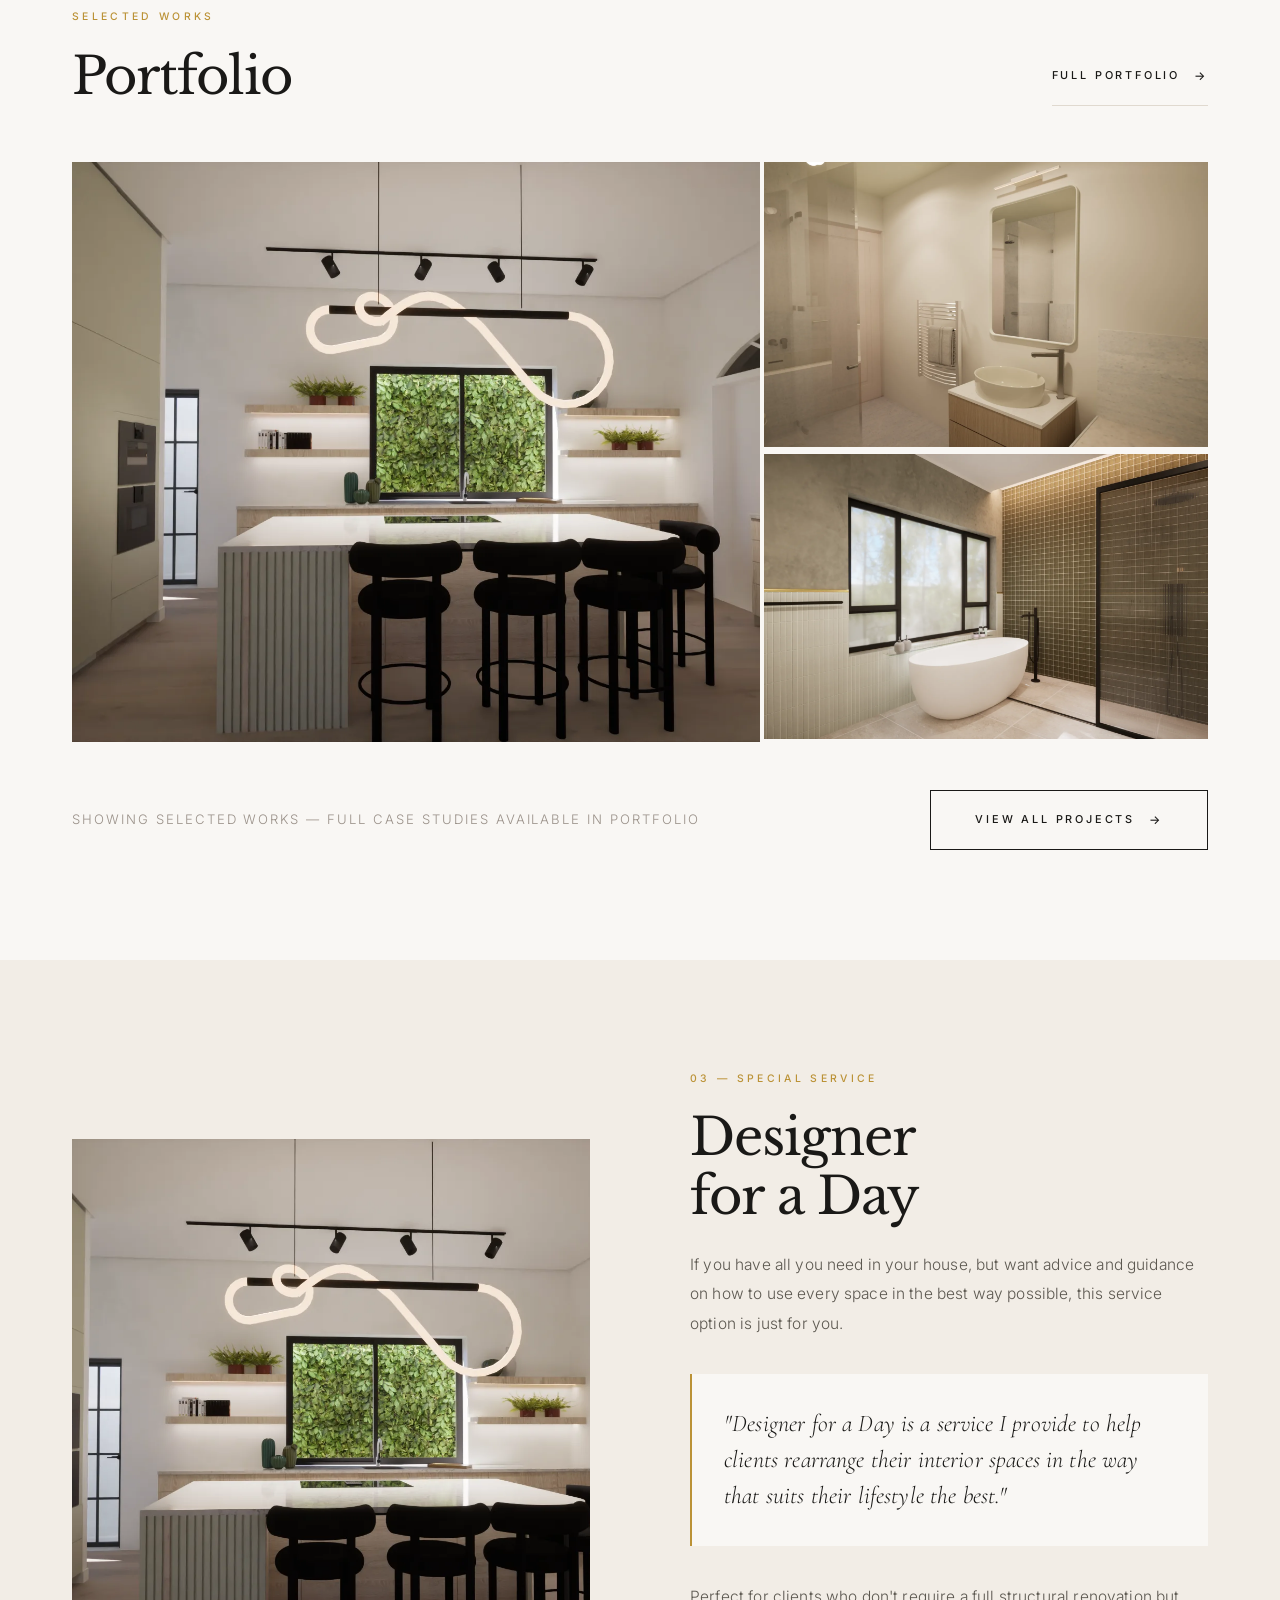
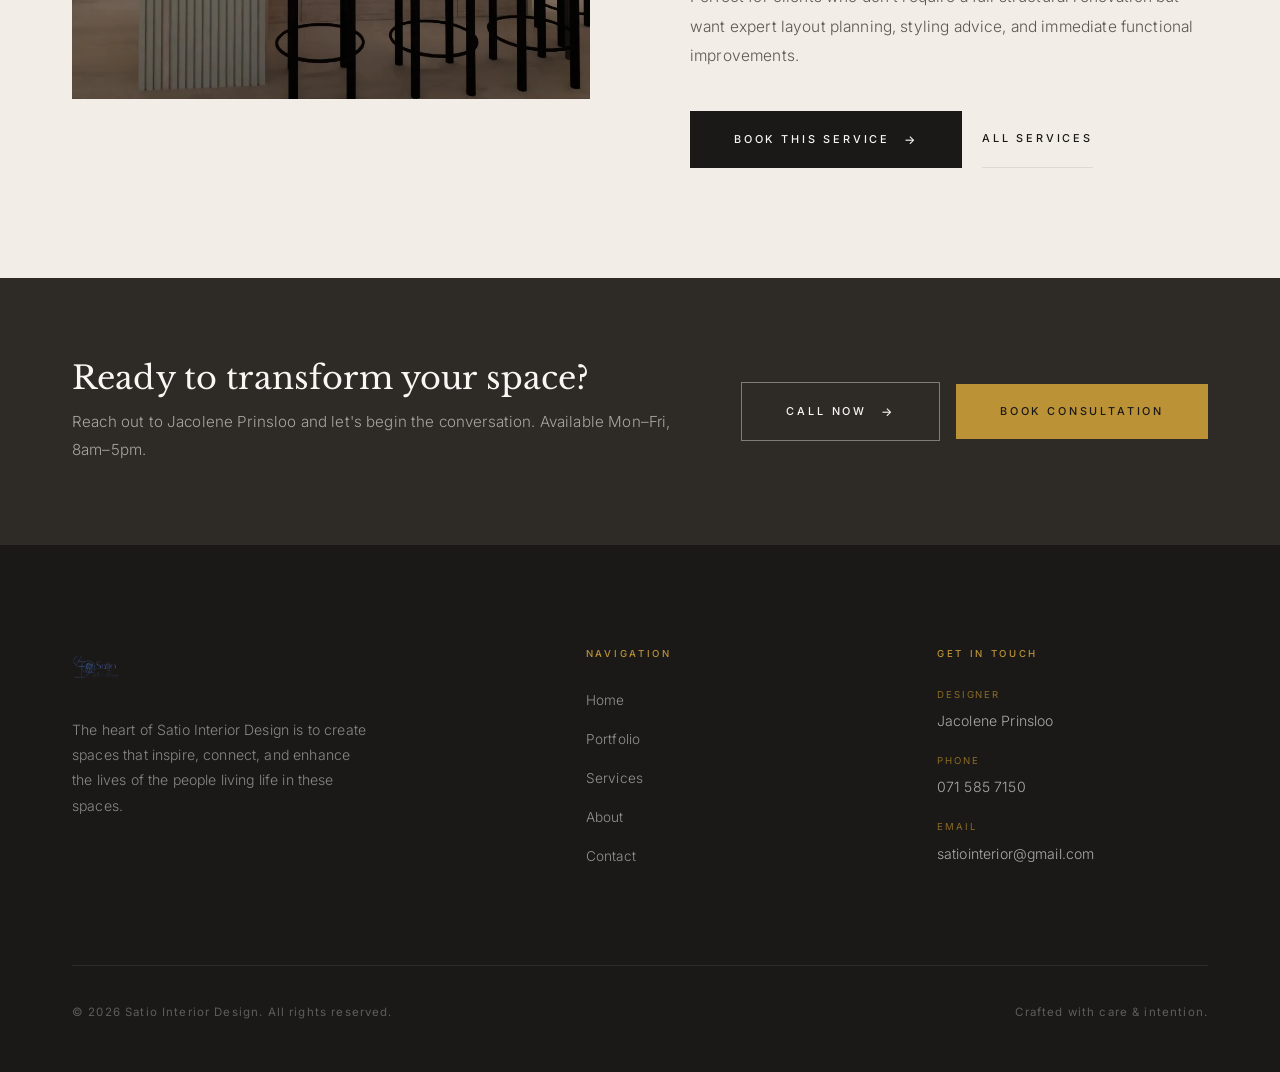
==== commit 26b4e72f: "Update profile photo to IMG_1869 and move floating widget to bottom-right" ====
--- a/index.html
+++ b/index.html
@@ -214,9 +214,14 @@
     <div class="container">
       <div class="split split--45-55 split-gap-lg" style="align-items: center;">
         <div class="about-designer-img fade-up">
-          <div class="about-img-wrap" style="position: relative; z-index: 1;">
-            <img src="prinsoloo.avif" alt="Jacolene Prinsloo — Founder & Lead Designer" style="width: 100%; height: auto; object-fit: cover; aspect-ratio: 4/5; display: block;">
-            <div class="special-img-accent" style="position: absolute; bottom: -16px; left: -16px; width: 60%; height: 60%; border: 1px solid var(--gold); z-index: -1;"></div>
+          <div class="designer-interactive-card">
+            <div class="designer-main-frame">
+              <img src="owner_photos/IMG_1869.webp" alt="Jacolene Prinsloo — Founder & Lead Designer" id="designerMainImg">
+              <div class="designer-caption-badge">
+                <div class="badge-title" id="designerBadgeTitle">Jacolene Prinsloo</div>
+                <div class="badge-sub" id="designerBadgeSub">Founder &amp; Principal Designer</div>
+              </div>
+            </div>
           </div>
         </div>
         <div class="about-designer-text fade-up">
@@ -308,6 +313,36 @@
         <div class="connect-strip-actions">
           <a href="tel:0715857150" class="btn btn-outline-light btn-arrow">Call Now</a>
           <a href="contact.html" class="btn btn-gold">Book Consultation</a>
+        </div>
+      </div>
+    </div>
+  </div>
+
+  <!-- FLOATING OWNER WIDGET -->
+  <div class="floating-owner-widget" id="floatingOwnerWidget" title="Meet Founder & Designer Jacolene Prinsloo">
+    <div class="floating-owner-avatar">
+      <img src="owner_photos/IMG_1871.webp" alt="Jacolene Prinsloo">
+    </div>
+    <div class="floating-owner-text">
+      <span class="floating-owner-name">Jacolene Prinsloo</span>
+      <span class="floating-owner-status"><span class="status-dot"></span> Founder &amp; Designer</span>
+    </div>
+  </div>
+
+  <!-- OWNER POPUP MODAL -->
+  <div class="owner-modal-overlay" id="ownerModalOverlay">
+    <div class="owner-modal-card">
+      <div class="owner-modal-header">
+        <img src="owner_photos/IMG_1870.webp" alt="Jacolene Prinsloo — Satio Interior Design Founder">
+        <button class="owner-modal-close" id="ownerModalClose" aria-label="Close">&times;</button>
+      </div>
+      <div class="owner-modal-body">
+        <span class="eyebrow">Direct Designer Access</span>
+        <h3 class="title--sm" style="margin-bottom:12px;">Meet Jacolene Prinsloo</h3>
+        <p class="body" style="margin-bottom:20px;">"At Satio Interior Design, you work directly with me from day one. I am passionate about bringing out the true potential of your space so it enriches your daily life."</p>
+        <div style="display:flex; gap:12px; flex-wrap:wrap;">
+          <a href="contact.html" class="btn btn-primary btn-arrow" style="font-size:0.8rem; padding:12px 20px;">Book Consultation</a>
+          <a href="about.html" class="btn btn-outline" style="font-size:0.8rem; padding:12px 20px;">Read Her Story</a>
         </div>
       </div>
     </div>
--- a/styles.css
+++ b/styles.css
@@ -13,8 +13,15 @@
   --cream:       #f2ede6;
   --charcoal:    #1a1917;
   --charcoal-lt: #2e2b27;
-  --gold:        #c8a97e;
-  --gold-dk:     #8a7560;
+  --gold:        #bb9236; /* Brand Mustard Yellow */
+  --gold-dk:     #8a6b24; /* Darker Brand Mustard Yellow */
+  --gold-alpha-90: rgba(187, 146, 54, 0.9);
+  --gold-alpha-80: rgba(187, 146, 54, 0.8);
+  --gold-alpha-70: rgba(187, 146, 54, 0.7);
+  --gold-alpha-50: rgba(187, 146, 54, 0.5);
+  --gold-alpha-40: rgba(187, 146, 54, 0.4);
+  --gold-alpha-7:  rgba(187, 146, 54, 0.07);
+  --gold-alpha-6:  rgba(187, 146, 54, 0.06);
   --warm-grey:   #5c5850;
   --muted:       #9a9189;
   --border:      #e0d9cf;
@@ -172,7 +179,7 @@
   display: block;
   margin-bottom: 20px;
 }
-.eyebrow--light { color: rgba(200, 169, 126, 0.8); }
+.eyebrow--light { color: var(--gold-alpha-80); }
 
 .lead {
   font-size: 1.2rem;
@@ -220,7 +227,7 @@
   font-family: var(--display);
   font-size: clamp(12rem, 22vw, 22rem);
   font-weight: 300;
-  color: rgba(200, 169, 126, 0.07);
+  color: var(--gold-alpha-7);
   line-height: 1;
   position: absolute;
   user-select: none;
@@ -500,7 +507,7 @@
 }
 .hero-title em {
   font-style: italic;
-  color: rgba(200, 169, 126, 0.9);
+  color: var(--gold-alpha-90);
 }
 .hero-sub {
   font-size: 0.85rem;
@@ -557,7 +564,7 @@
 .hero-scroll-line {
   width: 1px;
   height: 48px;
-  background: rgba(200, 169, 126, 0.5);
+  background: var(--gold-alpha-50);
   position: relative;
   overflow: hidden;
 }
@@ -1622,15 +1629,22 @@
 }
 .custom-cursor-ring {
   width: 34px; height: 34px;
-  border: 1px solid rgba(200,169,126,0.4);
+  border: 1px solid var(--gold-alpha-40);
   border-radius: 50%;
   position: fixed;
   pointer-events: none;
   z-index: 99998;
   transform: translate(-50%,-50%);
   opacity: 0;
+  background: transparent;
   transition: width 0.3s var(--ease), height 0.3s var(--ease),
               border-color 0.3s var(--ease), opacity 0.25s, background 0.3s var(--ease);
+}
+.custom-cursor-ring.hover {
+  width: 54px;
+  height: 54px;
+  border-color: var(--gold-alpha-70);
+  background: var(--gold-alpha-6);
 }
 
 /* Services CTA */
@@ -1736,16 +1750,32 @@
    THEME SWITCHING ACCENTS
    ========================================================================== */
 body.theme-red {
-  --gold: #dc2626;
-  --gold-dk: #b91c1c;
+  --gold: #9a572d; /* Brand Deep Rust */
+  --gold-dk: #734121;
+  --gold-alpha-90: rgba(154, 87, 45, 0.9);
+  --gold-alpha-80: rgba(154, 87, 45, 0.8);
+  --gold-alpha-70: rgba(154, 87, 45, 0.7);
+  --gold-alpha-50: rgba(154, 87, 45, 0.5);
+  --gold-alpha-40: rgba(154, 87, 45, 0.4);
+  --gold-alpha-7:  rgba(154, 87, 45, 0.07);
+  --gold-alpha-6:  rgba(154, 87, 45, 0.06);
 }
 body.theme-blue {
-  --gold: #2563eb;
-  --gold-dk: #1d4ed8;
-}
-body.theme-yellow {
-  --gold: #d97706;
-  --gold-dk: #b45309;
+  --gold: #244441; /* Brand Forest Teal */
+  --gold-dk: #19302e;
+  --gold-alpha-90: rgba(36, 68, 65, 0.9);
+  --gold-alpha-80: rgba(36, 68, 65, 0.8);
+  --gold-alpha-70: rgba(36, 68, 65, 0.7);
+  --gold-alpha-50: rgba(36, 68, 65, 0.5);
+  --gold-alpha-40: rgba(36, 68, 65, 0.4);
+  --gold-alpha-7:  rgba(36, 68, 65, 0.07);
+  --gold-alpha-6:  rgba(36, 68, 65, 0.06);
+}
+
+/* Tint the blue logo to match the Forest Teal theme exactly */
+body.theme-blue .header-logo-img,
+body.theme-blue .footer-logo-img {
+  filter: brightness(0) saturate(100%) invert(22%) sepia(21%) saturate(1455%) hue-rotate(129deg) brightness(96%) contrast(92%);
 }
 
 /* Smooth transition for variables (color / backgrounds) */
@@ -1753,73 +1783,6 @@
   transition: color 0.4s var(--ease), background 0.4s var(--ease), border-color 0.4s var(--ease);
 }
 
-/* ==========================================================================
-   THEME CUSTOMIZER UI
-   ========================================================================== */
-.theme-switcher {
-  position: fixed;
-  bottom: 30px;
-  left: 30px;
-  z-index: 9999;
-  display: flex;
-  align-items: center;
-  gap: 12px;
-}
-.theme-trigger {
-  width: 44px;
-  height: 44px;
-  border-radius: 50%;
-  background: var(--charcoal);
-  color: var(--ivory);
-  border: 1px solid var(--border);
-  display: flex;
-  align-items: center;
-  justify-content: center;
-  cursor: pointer;
-  box-shadow: 0 4px 20px rgba(0,0,0,0.15);
-  transition: transform 0.3s var(--ease), background 0.3s var(--ease), color 0.3s var(--ease);
-}
-.theme-trigger:hover {
-  transform: rotate(30deg) scale(1.05);
-  background: var(--gold);
-  color: var(--charcoal);
-}
-.theme-options {
-  display: flex;
-  align-items: center;
-  gap: 8px;
-  background: rgba(26, 25, 23, 0.9);
-  padding: 6px 12px;
-  border-radius: 30px;
-  border: 1px solid var(--border-lt);
-  box-shadow: 0 4px 20px rgba(0,0,0,0.15);
-  opacity: 0;
-  transform: translateX(-15px);
-  pointer-events: none;
-  transition: opacity 0.3s var(--ease), transform 0.3s var(--ease);
-  backdrop-filter: blur(10px);
-}
-.theme-switcher.open .theme-options {
-  opacity: 1;
-  transform: translateX(0);
-  pointer-events: auto;
-}
-.theme-opt-btn {
-  width: 24px;
-  height: 24px;
-  border-radius: 50%;
-  border: 2px solid transparent;
-  cursor: pointer;
-  padding: 0;
-  transition: transform 0.2s var(--ease), border-color 0.2s var(--ease);
-}
-.theme-opt-btn:hover {
-  transform: scale(1.15);
-}
-.theme-opt-btn.active {
-  border-color: var(--ivory);
-  box-shadow: 0 0 0 1px var(--gold);
-}
 
 /* ==========================================================================
    MOSAIC GALLERY & LIGHTBOX
@@ -2192,5 +2155,355 @@
   }
 }
 
-
-
+/* ==========================================================================
+   CREATIVE OWNER PHOTO SHOWCASE STYLES
+   ========================================================================== */
+
+/* Interactive Portrait Frame */
+.designer-interactive-card {
+  position: relative;
+  width: 100%;
+  border-radius: 4px;
+  overflow: hidden;
+  box-shadow: 0 20px 40px rgba(26, 25, 23, 0.08);
+}
+.designer-main-frame {
+  position: relative;
+  width: 100%;
+  aspect-ratio: 4/5;
+  background: var(--charcoal-lt);
+  overflow: hidden;
+}
+.designer-main-frame img {
+  width: 100%;
+  height: 100%;
+  object-fit: cover;
+  object-position: top center;
+  transition: opacity 0.5s var(--ease), transform 0.8s var(--ease);
+}
+.designer-main-frame img.changing {
+  opacity: 0.3;
+  transform: scale(1.03);
+}
+
+/* Thumbnail Switcher Bar */
+.designer-thumb-bar {
+  display: flex;
+  align-items: center;
+  gap: 12px;
+  margin-top: 16px;
+  padding: 8px 14px;
+  background: var(--ivory);
+  border: 1px solid var(--border-lt);
+  border-radius: 40px;
+  width: fit-content;
+}
+.designer-thumb-label {
+  font-size: 0.65rem;
+  letter-spacing: 0.2em;
+  text-transform: uppercase;
+  color: var(--gold);
+  font-weight: 500;
+  margin-right: 4px;
+}
+.designer-thumb {
+  width: 44px;
+  height: 44px;
+  border-radius: 50%;
+  overflow: hidden;
+  border: 2px solid transparent;
+  cursor: pointer;
+  transition: border-color 0.3s ease, transform 0.3s ease;
+  position: relative;
+  background: var(--cream);
+}
+.designer-thumb img {
+  width: 100%;
+  height: 100%;
+  object-fit: cover;
+}
+.designer-thumb:hover,
+.designer-thumb.active {
+  border-color: var(--gold);
+  transform: scale(1.1);
+}
+
+/* Caption Badge on Frame */
+.designer-caption-badge {
+  position: absolute;
+  bottom: 20px;
+  left: 20px;
+  right: 20px;
+  background: rgba(26, 25, 23, 0.88);
+  backdrop-filter: blur(10px);
+  -webkit-backdrop-filter: blur(10px);
+  padding: 14px 20px;
+  border-left: 3px solid var(--gold);
+  color: var(--ivory);
+  transition: opacity 0.4s ease;
+}
+.designer-caption-badge .badge-title {
+  font-family: var(--heading);
+  font-size: 0.95rem;
+  font-weight: 400;
+  color: var(--ivory);
+}
+.designer-caption-badge .badge-sub {
+  font-size: 0.65rem;
+  letter-spacing: 0.18em;
+  text-transform: uppercase;
+  color: var(--gold);
+  margin-top: 2px;
+}
+
+/* Sowing Nature Feature Section (IMG_1887) */
+.sowing-feature-block {
+  background: var(--charcoal);
+  color: var(--ivory);
+  padding: 100px 0;
+  position: relative;
+  overflow: hidden;
+}
+.sowing-grid {
+  display: grid;
+  grid-template-columns: 1fr 1fr;
+  gap: 72px;
+  align-items: center;
+}
+.sowing-visual {
+  position: relative;
+}
+.sowing-visual-frame {
+  position: relative;
+  z-index: 1;
+  border-radius: 2px;
+  overflow: hidden;
+  aspect-ratio: 4/5;
+  box-shadow: 0 30px 60px rgba(0,0,0,0.3);
+}
+.sowing-visual-frame img {
+  width: 100%;
+  height: 100%;
+  object-fit: cover;
+  transition: transform 0.9s var(--ease);
+}
+.sowing-visual-frame:hover img {
+  transform: scale(1.05);
+}
+.sowing-accent-border {
+  position: absolute;
+  top: 24px;
+  right: -24px;
+  bottom: -24px;
+  left: 24px;
+  border: 1px solid var(--gold);
+  z-index: 0;
+  pointer-events: none;
+}
+
+/* Editorial Owner Photo Grid */
+.owner-editorial-section {
+  padding: var(--section) 0;
+  background: var(--cream);
+}
+.owner-editorial-grid {
+  display: grid;
+  grid-template-columns: repeat(3, 1fr);
+  gap: 28px;
+  margin-top: 56px;
+}
+.owner-editorial-card {
+  position: relative;
+  background: var(--ivory);
+  border: 1px solid var(--border-lt);
+  overflow: hidden;
+  transition: transform var(--t-med), box-shadow var(--t-med);
+}
+.owner-editorial-card:hover {
+  transform: translateY(-8px);
+  box-shadow: 0 20px 40px rgba(26, 25, 23, 0.08);
+}
+.owner-editorial-img-wrap {
+  position: relative;
+  width: 100%;
+  aspect-ratio: 3/4;
+  overflow: hidden;
+}
+.owner-editorial-img-wrap img {
+  width: 100%;
+  height: 100%;
+  object-fit: cover;
+  transition: transform 0.9s var(--ease);
+}
+.owner-editorial-card:hover img {
+  transform: scale(1.06);
+}
+.owner-editorial-body {
+  padding: 24px;
+}
+.owner-editorial-tag {
+  font-size: 0.62rem;
+  letter-spacing: 0.22em;
+  text-transform: uppercase;
+  color: var(--gold);
+  font-weight: 500;
+  display: block;
+  margin-bottom: 8px;
+}
+.owner-editorial-title {
+  font-family: var(--heading);
+  font-size: 1.1rem;
+  color: var(--charcoal);
+  margin-bottom: 8px;
+}
+.owner-editorial-desc {
+  font-size: 0.88rem;
+  color: var(--warm-grey);
+  line-height: 1.7;
+  font-weight: 300;
+}
+
+/* Floating Owner Widget */
+.floating-owner-widget {
+  position: fixed;
+  bottom: 28px;
+  right: 28px;
+  z-index: 999;
+  display: flex;
+  align-items: center;
+  gap: 12px;
+  background: rgba(26, 25, 23, 0.92);
+  backdrop-filter: blur(12px);
+  -webkit-backdrop-filter: blur(12px);
+  border: 1px solid rgba(187, 146, 54, 0.4);
+  border-radius: 50px;
+  padding: 6px 18px 6px 6px;
+  color: var(--ivory);
+  cursor: pointer;
+  box-shadow: 0 10px 30px rgba(0, 0, 0, 0.25);
+  transition: transform 0.3s var(--ease), border-color 0.3s ease;
+}
+.floating-owner-widget:hover {
+  transform: translateY(-3px) scale(1.02);
+  border-color: var(--gold);
+}
+.floating-owner-avatar {
+  width: 38px;
+  height: 38px;
+  border-radius: 50%;
+  overflow: hidden;
+  border: 1.5px solid var(--gold);
+  position: relative;
+}
+.floating-owner-avatar img {
+  width: 100%;
+  height: 100%;
+  object-fit: cover;
+}
+.floating-owner-text {
+  display: flex;
+  flex-direction: column;
+}
+.floating-owner-name {
+  font-size: 0.78rem;
+  font-weight: 500;
+  line-height: 1.2;
+  color: var(--ivory);
+}
+.floating-owner-status {
+  font-size: 0.6rem;
+  letter-spacing: 0.15em;
+  text-transform: uppercase;
+  color: var(--gold);
+  display: flex;
+  align-items: center;
+  gap: 4px;
+}
+.status-dot {
+  width: 6px;
+  height: 6px;
+  background: var(--gold);
+  border-radius: 50%;
+  display: inline-block;
+  box-shadow: 0 0 8px var(--gold);
+}
+
+/* Modal Popup for Floating Widget */
+.owner-modal-overlay {
+  position: fixed;
+  inset: 0;
+  background: rgba(26, 25, 23, 0.82);
+  backdrop-filter: blur(8px);
+  -webkit-backdrop-filter: blur(8px);
+  z-index: 10000;
+  display: flex;
+  align-items: center;
+  justify-content: center;
+  padding: 24px;
+  opacity: 0;
+  pointer-events: none;
+  transition: opacity 0.4s var(--ease);
+}
+.owner-modal-overlay.open {
+  opacity: 1;
+  pointer-events: auto;
+}
+.owner-modal-card {
+  background: var(--ivory);
+  max-width: 520px;
+  width: 100%;
+  border-radius: 4px;
+  overflow: hidden;
+  box-shadow: 0 30px 70px rgba(0,0,0,0.4);
+  position: relative;
+  transform: translateY(20px) scale(0.96);
+  transition: transform 0.4s var(--ease);
+}
+.owner-modal-overlay.open .owner-modal-card {
+  transform: translateY(0) scale(1);
+}
+.owner-modal-header {
+  position: relative;
+  height: 260px;
+  overflow: hidden;
+}
+.owner-modal-header img {
+  width: 100%;
+  height: 100%;
+  object-fit: cover;
+}
+.owner-modal-close {
+  position: absolute;
+  top: 16px;
+  right: 16px;
+  width: 36px;
+  height: 36px;
+  border-radius: 50%;
+  background: rgba(26, 25, 23, 0.7);
+  color: var(--ivory);
+  border: none;
+  font-size: 1.2rem;
+  cursor: pointer;
+  display: flex;
+  align-items: center;
+  justify-content: center;
+  transition: background 0.3s ease;
+}
+.owner-modal-close:hover {
+  background: var(--gold);
+}
+.owner-modal-body {
+  padding: 32px;
+}
+
+@media (max-width: 900px) {
+  .sowing-grid { grid-template-columns: 1fr; gap: 48px; }
+  .owner-editorial-grid { grid-template-columns: repeat(2, 1fr); }
+}
+@media (max-width: 600px) {
+  .owner-editorial-grid { grid-template-columns: 1fr; }
+  .floating-owner-widget { bottom: 16px; right: 16px; }
+}
+
+
+
